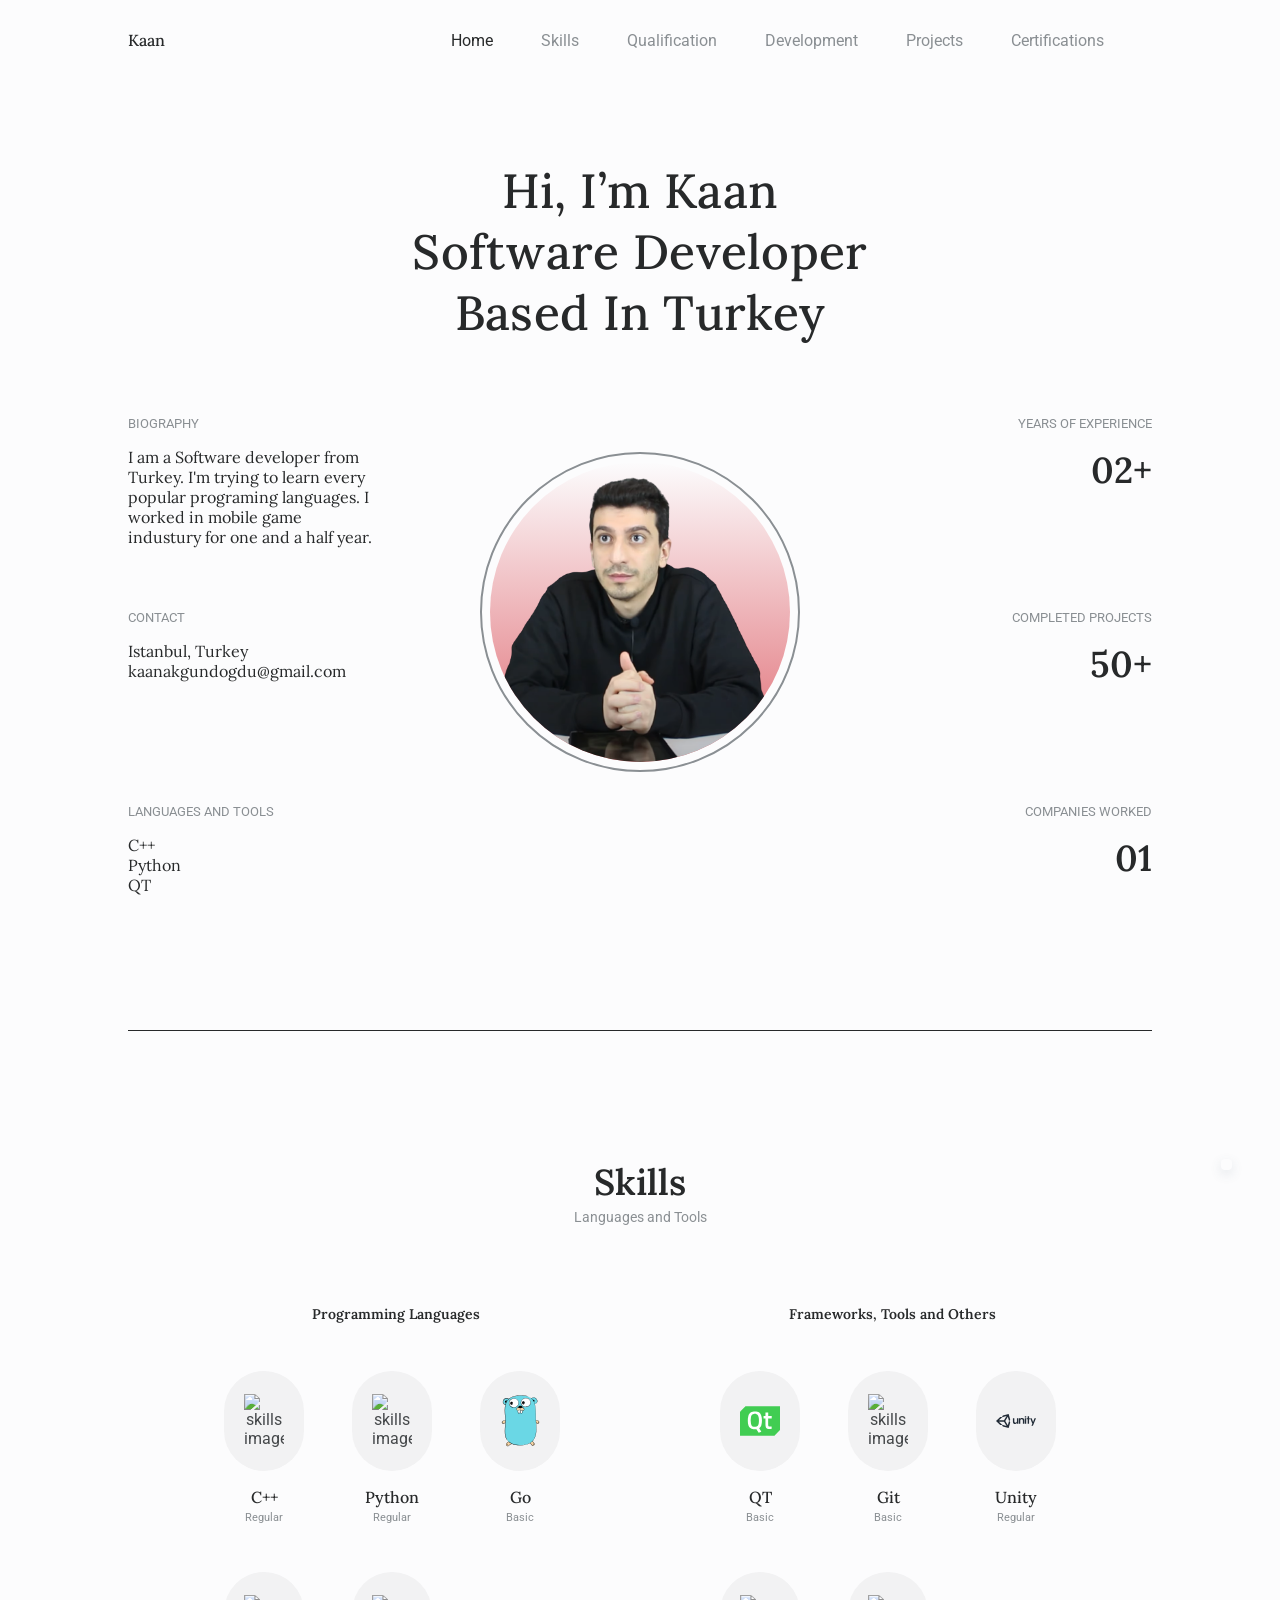
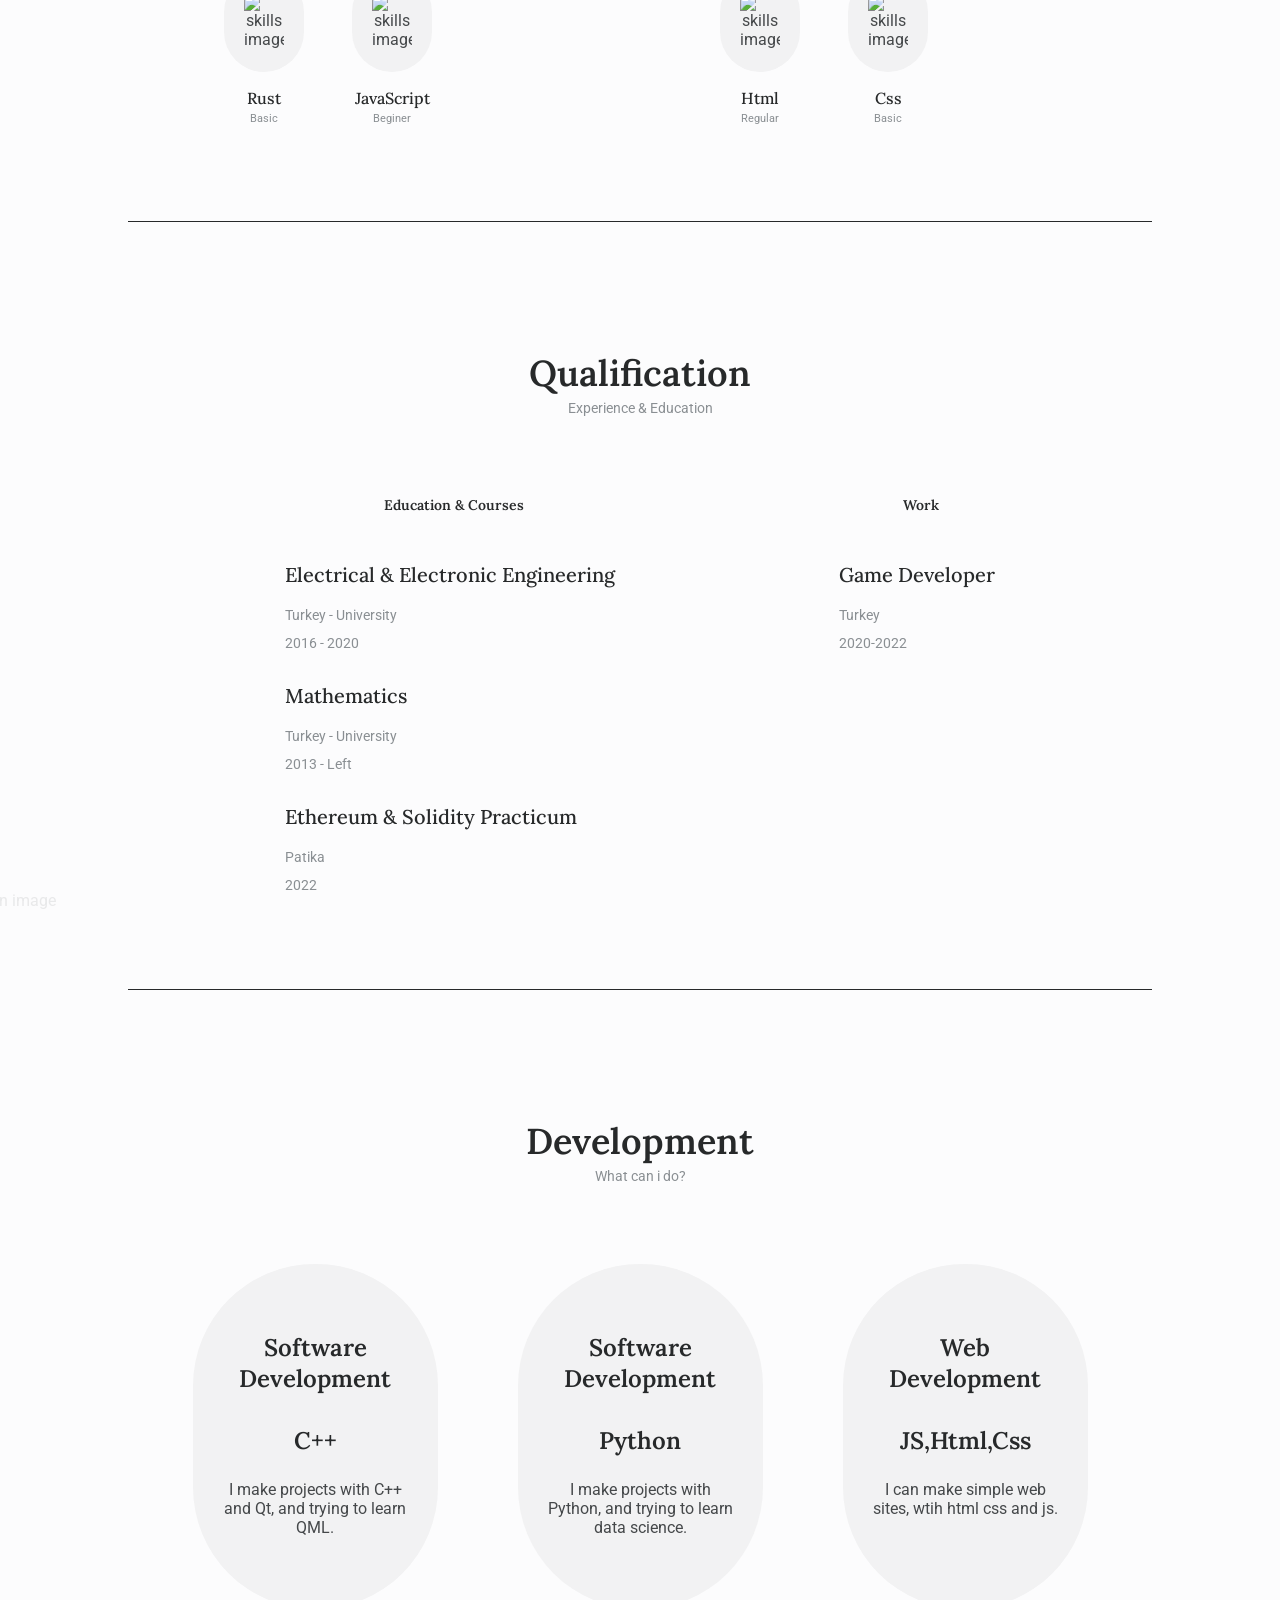
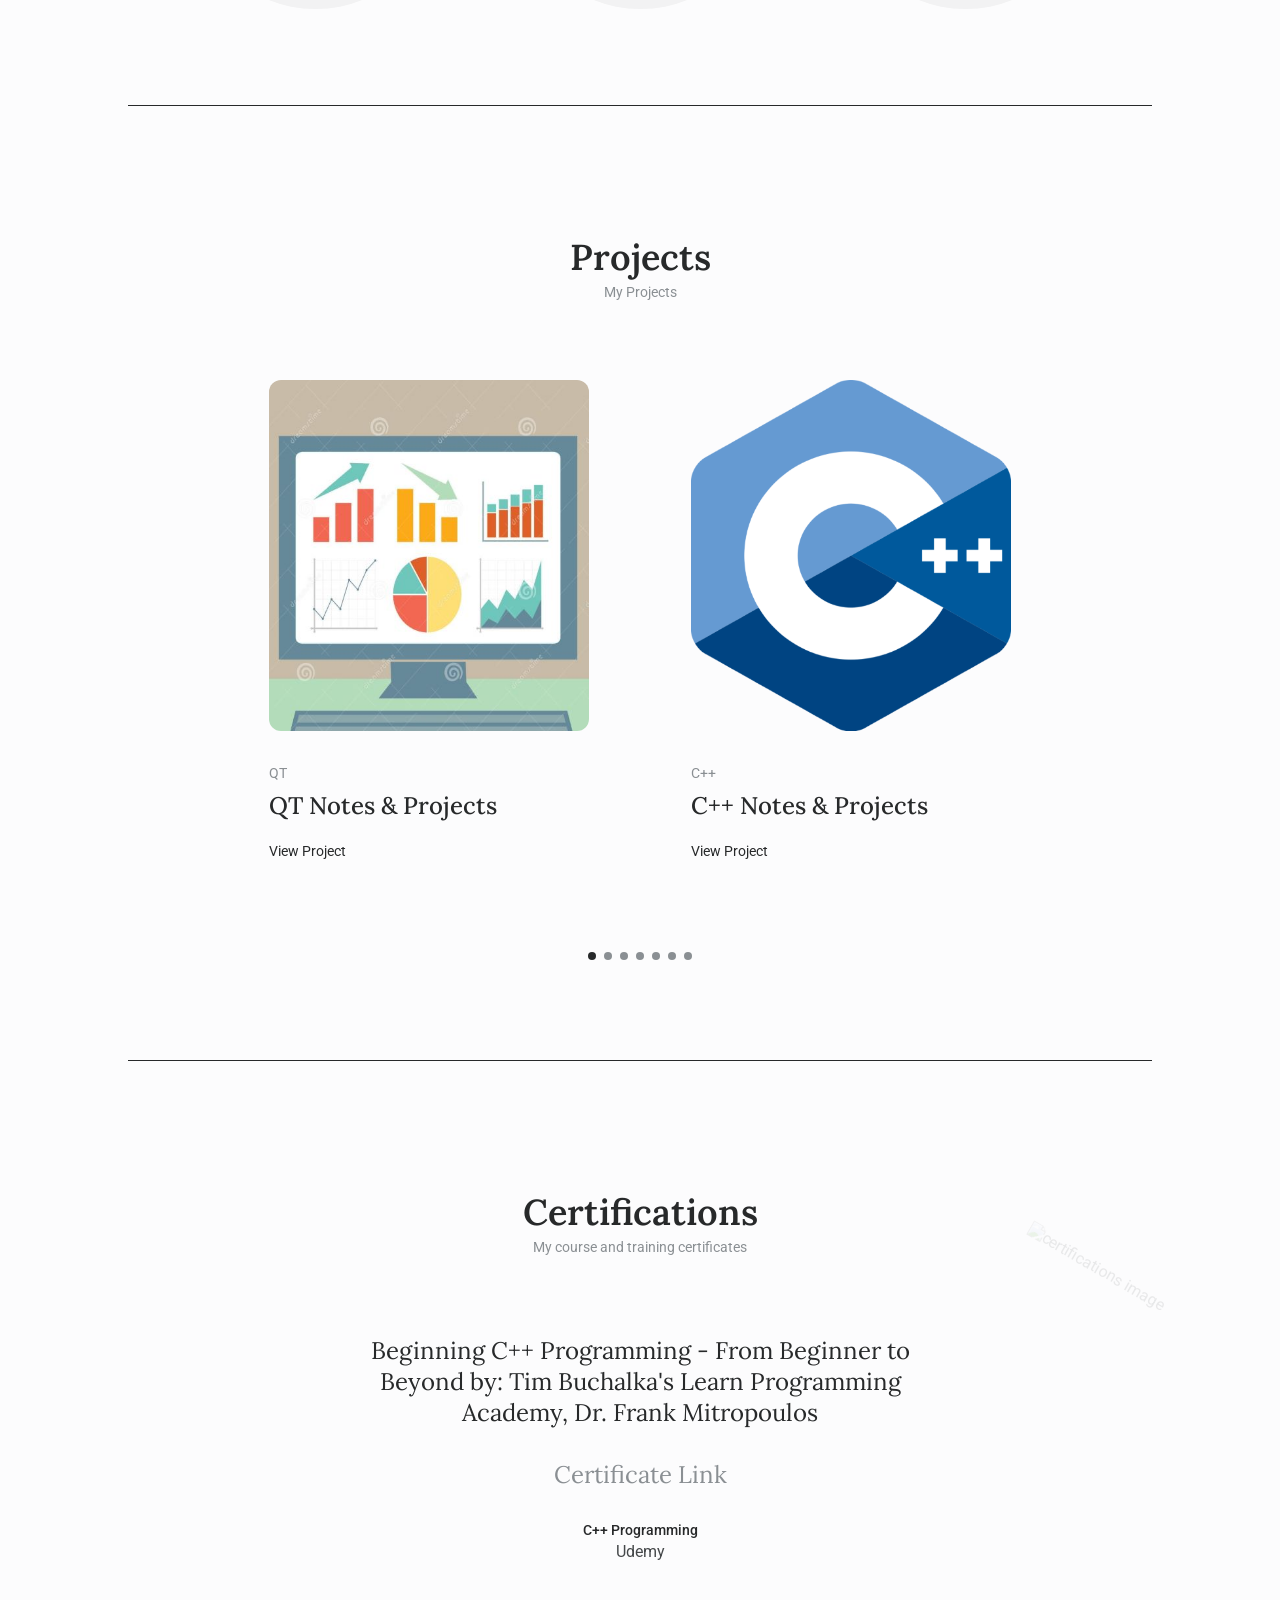
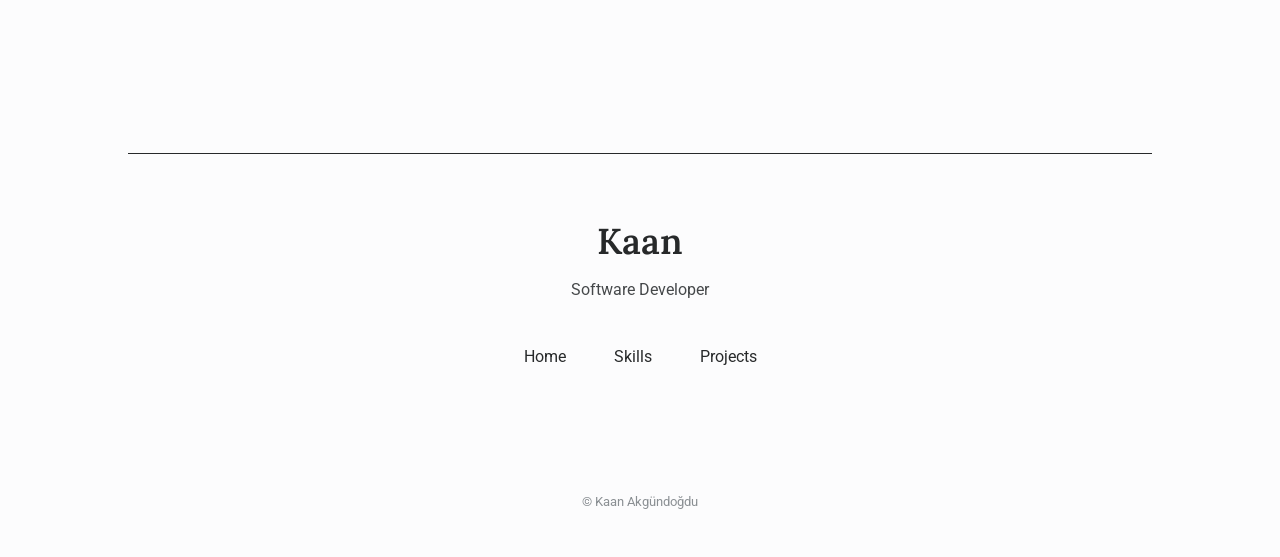
==== index.html @ c8cbcdce "Final changes maded." ====
<!DOCTYPE html>
    <html lang="en">
    <head>
        <meta charset="UTF-8">
        <meta name="viewport" content="width=device-width, initial-scale=1.0">

        <!--=============== FAVICON ===============-->
        <link rel="shortcut icon" href="assets/img/faviconsanji.png" type="image/x-icon">

        <!--=============== REMIXICONS ===============-->
        <link href="https://cdn.jsdelivr.net/npm/remixicon@2.5.0/fonts/remixicon.css" rel="stylesheet">
        
        <!--=============== SWIPER CSS ===============-->
        <link rel="stylesheet" href="">
        <link rel="stylesheet" href="https://cdn.jsdelivr.net/npm/swiper@8/swiper-bundle.min.css"/>
      
        
        <!--=============== CSS ===============-->
        <link rel="stylesheet" href="assets/css/styles.css">

        <title>Kaan Akgundogdu</title>
    </head>
    <body>
        <!--==================== HEADER ====================-->
        <header class="header" id="header">
            <nav class="nav container">
                <a href="#" class="nav__logo">
                    Kaan
                </a>

                <div class="nav__menu" id="nav-menu">
                    <ul class="nav__list grid">
                        <li class="nav__item">
                            <a href="#home" class="nav__link active-link">
                                <i class="ri-home-5-line"></i> Home
                            </a>
                        </li>

                        <li class="nav__item">
                            <a href="#skills" class="nav__link ">
                                <i class="ri-trophy-line"></i> Skills
                            </a>
                        </li>

                        <li class="nav__item">
                            <a href="#qualification" class="nav__link">
                                <i class="ri-book-open-line"></i> Qualification
                            </a>
                        </li>

                        <li class="nav__item">
                            <a href="#services" class="nav__link">
                                <i class="ri-briefcase-line"></i> Development
                            </a>
                        </li>

                        <li class="nav__item">
                            <a href="#projects" class="nav__link">
                                <i class="ri-image-line"></i> Projects
                            </a>
                        </li>

                        <li class="nav__item">
                            <a href="#certifications" class="nav__link">
                                <i class="ri-file-paper-2-line"></i> Certifications
                            </a>
                        </li>
                    </ul>
                    <!-- Close button -->
                    <div class="nav__close" id="nav-close">
                        <i class="ri-close-line"></i>
                    </div>
                </div>
                <div class="nav__buttons">
                    <!-- theme change button -->
                    <i class="ri-moon-line  change-theme" id="theme-button"></i>

                    <!-- toggle button -->
                    <div class="nav__toggle" id="nav-toggle">
                        <i class="ri-menu-4-line"></i>
                    </div>

                </div>
            </nav>
        </header>

        <!--==================== MAIN ====================-->
        <main class="main">
            <!--==================== HOME ====================-->
            <section class="home section" id="home">
                <div class="home__container container grid section__border">
                    <div class="home__data grid">
                        <h1 class="home__title">
                            Hi, I’m Kaan <br>
                            Software Developer <br>
                            Based In Turkey <br>
                        </h1>
                        <div class="home__blob grid">
                            <div class="home__perfil">
                                <img src="assets/img/me.png" alt="home profil">
                            </div>
                            <!-- <img src="assets/img/shape-wawes.svg" alt="" class="home__shape-wawes">
                            <img src="assets/img/shape-circle.svg" alt="" class="home__shape-circle"> -->
                        </div>
                        <ul class="home__social">
                            <a href="https://www.linkedin.com/in/kaanakgundogdu/" target="_blank" class="home__social-link">
                                <i class="ri-linkedin-box-line"></i>
                            </a>

                            <a href="https://github.com/kaanakgundogdu" target="_blank" class="home__social-link">
                                <i class="ri-github-line"></i>
                            </a>

                            <a href="https://kaanakgundogdu.deno.dev/" target="_blank" class="home__social-link">
                                <i class="ri-links-line"></i>
                            </a>
                        </ul>
                    </div>
                    <!--==================== HOME INFO 1 ====================-->
                    <div class="home__info">
                        <div>
                            <h3 class="home__info-title">
                                BIOGRAPHY
                            </h3>
                            <p class="home__info-description">
                                I am a Software developer from Turkey.
                                I'm trying to learn every popular programing languages.
                                I worked in mobile game industury for one and a half year. 
                            </p>
                        </div>
                        <div>
                            <h3 class="home__info-title">
                                CONTACT
                            </h3>
                            <p class="home__info-description">
                                Istanbul, Turkey <br>
                                kaanakgundogdu@gmail.com <br>
                            </p>
                        </div>
                        <div>
                            <h3 class="home__info-title">
                                LANGUAGES AND TOOLS
                            </h3>
                            <p class="home__info-description">
                                C++ <br>
                                Python <br>
                                QT <br>
                            </p>
                        </div>
                    </div>
                    <!--==================== HOME INFO 2 ====================-->
                    <div class="home__info">
                        <div>
                            <h3 class="home__info-title">
                                YEARS OF EXPERIENCE
                            </h3>
                            <p class="home__info-number">
                                02+
                            </p>
                        </div>

                        <div>
                            <h3 class="home__info-title">
                                COMPLETED PROJECTS
                            </h3>
                            <p class="home__info-number">
                                50+
                            </p>
                        </div>

                        <div>
                            <h3 class="home__info-title">
                                COMPANIES WORKED
                            </h3>
                            <p class="home__info-number">
                                01
                            </p>
                        </div>
                    </div>

                </div>
            </section>

            <!--==================== SKILLS ====================-->
            <section class="skills section" id="skills">
                <h2 class="section__title">
                    Skills
                </h2>
                <span class="section__subtitle">
                    Languages and Tools
                </span>
                
                <div class="skills__container container grid section__border">
                    <!--==================== SKILLS 1 ====================-->
                    <div class="skills__content">
                        <h3 class="skills__title">
                            <i class="ri-braces-line"></i> Programming Languages
                        </h3>

                        <div class="skills__info">
                            <div class="skills__data">
                                <div class="skills__blob">
                                    <img src="assets/img/c.svg" alt="skills image">
                                </div>
                                <h3 class="skills__name">
                                    C++
                                </h3>
                                <span class="skills__subtitle">
                                    Regular
                                </span>
                            </div>

                            <div class="skills__data">
                                <div class="skills__blob">
                                    <img src="assets/img/python-5.svg" alt="skills image">
                                </div>
                                <h3 class="skills__name">
                                    Python
                                </h3>
                                <span class="skills__subtitle">
                                    Regular
                                </span>
                            </div>

                            <div class="skills__data">
                                <div class="skills__blob">
                                    <img src="assets/img/go-8.svg" alt="skills image">
                                </div>
                                <h3 class="skills__name">
                                    Go
                                </h3>
                                <span class="skills__subtitle">
                                    Basic
                                </span>
                            </div>

                            <div class="skills__data">
                                <div class="skills__blob">
                                    <img class="unity" src="assets/img/rust.svg" alt="skills image">
                                </div>
                                <h3 class="skills__name">
                                    Rust
                                </h3>
                                <span class="skills__subtitle">
                                    Basic
                                </span>
                            </div>

                            <div class="skills__data">
                                <div class="skills__blob">
                                    <img src="assets/img/logo-javascript.svg" alt="skills image">
                                </div>
                                <h3 class="skills__name">
                                    JavaScript
                                </h3>
                                <span class="skills__subtitle">
                                    Beginer
                                </span>
                            </div>
                        </div>
                    </div>
                    <!--==================== SKILLS 2 ====================-->
                    <div class="skills__content">
                        <h3 class="skills__title">
                            <i class="ri-pantone-line"></i> Frameworks, Tools and Others
                        </h3>
                        <div class="skills__info">
                            <div class="skills__data">
                                <div class="skills__blob">
                                    <img src="assets/img/qt-1.svg" alt="skills image">
                                </div>
                                <h3 class="skills__name">
                                    QT
                                </h3>
                                <span class="skills__subtitle">
                                    Basic
                                </span>
                            </div>
                            <div class="skills__data">
                                <div class="skills__blob">
                                    <img src="assets/img/git-icon.svg" alt="skills image">
                                </div>
                                <h3 class="skills__name">
                                    Git
                                </h3>
                                <span class="skills__subtitle">
                                    Basic
                                </span>
                            </div>

                            <div class="skills__data">
                                <div class="skills__blob">
                                    <img class="unity" src="assets/img/unity-technologies-logo.svg" alt="skills image">
                                </div>
                                <h3 class="skills__name">
                                    Unity
                                </h3>
                                <span class="skills__subtitle">
                                    Regular
                                </span>
                            </div>

                            <div class="skills__data">
                                <div class="skills__blob">
                                    <img src="assets/img/html-1.svg" alt="skills image">
                                </div>
                                <h3 class="skills__name">
                                    Html
                                </h3>
                                <span class="skills__subtitle">
                                    Regular
                                </span>
                            </div>

                            <div class="skills__data">
                                <div class="skills__blob">
                                    <img src="assets/img/css-3.svg" alt="skills image">
                                </div>
                                <h3 class="skills__name">
                                    Css
                                </h3>
                                <span class="skills__subtitle">
                                    Basic
                                </span>
                            </div>
                        </div>
                    </div>
                </div>
            </section>

            <!--==================== QUALIFICATION ====================-->
            <section class="qualification section" id="qualification">
                <h2 class="section__title">
                    Qualification
                </h2>
                <span class="section__subtitle">Experience & Education</span>
                <div class="qualification__container container grid section__border">
                    <!--==================== QUALIFICATION 1 ====================-->
                    <div class="qualification__content">
                        <h3 class="qualification__title">
                            <i class="ri-pencil-ruler-2-line"></i> Education & Courses
                        </h3>
                        <div class="qualification__info">
                            <div>
                                <h3 class="qualification__name">
                                    Electrical & Electronic Engineering
                                </h3>
                                <span class="qualification__country">
                                    Turkey - University
                                </span>
                                <span class="qualification__year">
                                    2016 - 2020
                                </span>
                            </div>

                            <div>
                                <h3 class="qualification__name">
                                    Mathematics
                                </h3>
                                <span class="qualification__country">
                                    Turkey - University
                                </span>
                                <span class="qualification__year">
                                    2013 - Left
                                </span>
                            </div>
                            <!-- <div>
                                <h3 class="qualification__name">
                                    C++ programing
                                </h3>
                                <span class="qualification__country">
                                    <a class="qualification__country" href="https://www.udemy.com/certificate/UC-58f62d55-ab95-4376-907f-d1b36a943e72/">Udemy</a>
                                </span>
                                <span class="qualification__year">
                                    2022
                                </span>
                            </div> -->

                            <div>
                                <h3 class="qualification__name">
                                    Ethereum & Solidity Practicum
                                </h3>
                                <span class="qualification__country">
                                    <a class="qualification__country" href="https://verified.cv/en/verify/84109799547614">Patika</a>
                                </span>
                                <span class="qualification__year">
                                    2022
                                </span>
                            </div>
                        </div>
                    </div>

                    <!--==================== QUALIFICATION 2 ====================-->
                    <div class="qualification__content">
                        <h3 class="qualification__title">
                            <i class="ri-building-line"></i> Work
                        </h3>
                        <div class="qualification__info">
                            <div>
                                <h3 class="qualification__name">
                                    Game Developer
                                </h3>
                                <span class="qualification__country">
                                    Turkey
                                </span>
                                <span class="qualification__year">
                                    2020-2022
                                </span>
                            </div>

                            <!-- <div>
                                <h3 class="qualification__name">
                                    Game Developer
                                </h3>
                                <span class="qualification__country">
                                    Turkey
                                </span>
                                <span class="qualification__year">
                                    2020-2022
                                </span>
                            </div> -->

                            <!-- <div>
                                <h3 class="qualification__name">
                                    Game Developer
                                </h3>
                                <span class="qualification__country">
                                    Turkey
                                </span>
                                <span class="qualification__year">
                                    2020-2022
                                </span>
                            </div> -->

                        </div>
                    </div>
                </div>
                <img src="assets/img/shape-circle.svg" alt="qualification image" class="qualification__img">
            </section>

            <!--==================== SERVICES ====================-->
            <section class="services section" id="services">
                <h2 class="section__title">Development</h2>
                <span class="section__subtitle">What can i do?</span>

                <div class="services__container container grid section__border">
                    <div class="services__card">
                        <i class="ri-layout-4-line"></i>

                        <h2 class="services__title">
                            Software Development<br><br>
                            C++
                        </h2>
                        <p class="services_description">
                            I make projects with C++ and Qt,
                            and trying to learn QML.
                        </p>

                        <div class="services__border">

                        </div>
                    </div>

                    <div class="services__card">
                        <i class="ri-code-line"></i>

                        <h2 class="services__title">
                            Software Development<br><br>
                            Python
                        </h2>
                        <p class="services_description">
                            I make projects with Python,
                            and trying to learn data science.
                        </p>
                        
                        <div class="services__border">

                        </div>
                    </div>

                    <div class="services__card">
                        <i class="ri-quill-pen-line"></i>

                        <h2 class="services__title">
                            Web Development<br><br>
                            JS,Html,Css
                        </h2>
                        <p class="services_description">
                            I can make simple web sites,
                            wtih html css and js.
                        </p>
                        
                        <div class="services__border">

                        </div>
                    </div>
                </div>

            </section>

            <!--==================== PROJECTS ====================-->
            <section class="projects section" id="projects">
                <h2 class="section__title">Projects</h2>
                <span class="section__subtitle">My Projects</span>

                <div class="container section__border">
                    <div class="projects__container swiper">
                        <div class="swiper-wrapper">
                            <!--==================== PROJECTS 0 ====================-->
                            <div class="projects__content swiper-slide">
                                <img src="assets/img/langimgs/gg.jpg" alt="projects image" class="projects__img">

                                <div>
                                    <span class="projects__subtitle">QT</span>
                                    <h1 class="projects__title">QT Notes & Projects</h1>
                                    <a href="https://github.com/kaanakgundogdu/QT-Notes" class="projects__button">
                                        View Project <i class="ri-arrow-right-line"></i>
                                    </a>
                                </div>

                            </div>
                            <!--==================== PROJECTS 01 ====================-->
                            <div class="projects__content swiper-slide">
                                <img src="assets/img/langimgs/c++.png" alt="projects image" class="projects__img">

                                <div>
                                    <span class="projects__subtitle">C++</span>
                                    <h1 class="projects__title">C++ Notes & Projects</h1>
                                    <a href="https://github.com/kaanakgundogdu/cpp-notes" class="projects__button">
                                        View Project <i class="ri-arrow-right-line"></i>
                                    </a>
                                </div>

                            </div>
                            <!--==================== PROJECTS 1 ====================-->
                            <div class="projects__content swiper-slide">
                                <img src="assets/img/langimgs/python.png" alt="projects image" class="projects__img">

                                <div>
                                    <span class="projects__subtitle">Python</span>
                                    <h1 class="projects__title">Screen Recorder</h1>
                                    <a href="https://github.com/kaanakgundogdu/Python-Screen-Recorder" class="projects__button">
                                        View Project <i class="ri-arrow-right-line"></i>
                                    </a>
                                </div>

                            </div>
                            <!--==================== PROJECTS 2 ====================-->
                            <div class="projects__content swiper-slide">
                                <img src="assets/img/langimgs/gg.jpg" alt="projects image" class="projects__img">

                                <div>
                                    <span class="projects__subtitle">Solidity</span>
                                    <h1 class="projects__title">Decentralized Staking App</h1>
                                    <a href="https://github.com/kaanakgundogdu/Decentralized-Staking-App-Staker" class="projects__button">
                                        View Project <i class="ri-arrow-right-line"></i>
                                    </a>
                                </div>

                            </div>
                            <!--==================== PROJECTS 3 ====================-->
                            <div class="projects__content swiper-slide">
                                <img src="assets/img/langimgs/python.png" alt="projects image" class="projects__img">

                                <div>
                                    <span class="projects__subtitle">Python</span>
                                    <h1 class="projects__title">Password Manager App</h1>
                                    <a href="https://github.com/kaanakgundogdu/password-manager-python" class="projects__button">
                                        View Project <i class="ri-arrow-right-line"></i>
                                    </a>
                                </div>

                            </div>
                            <!--==================== PROJECTS 4 ====================-->
                            <div class="projects__content swiper-slide">
                                <img src="assets/img/langimgs/python.png" alt="projects image" class="projects__img">

                                <div>
                                    <span class="projects__subtitle">Python</span>
                                    <h1 class="projects__title">Anime Recommender</h1>
                                    <a href="https://github.com/kaanakgundogdu/telegram_anime_recommender_bot" class="projects__button">
                                        View Project <i class="ri-arrow-right-line"></i>
                                    </a>
                                </div>

                            </div>
                            <!--==================== PROJECTS 5 ====================-->
                            <div class="projects__content swiper-slide">
                                <img src="assets/img/langimgs/c.png" alt="projects image" class="projects__img">

                                <div>
                                    <span class="projects__subtitle">C</span>
                                    <h1 class="projects__title">3 Axis Accelerometer With Pic</h1>
                                    <a href="https://github.com/kaanakgundogdu/adxl345-pic18f4550" class="projects__button">
                                        View Project <i class="ri-arrow-right-line"></i>
                                    </a>
                                </div>

                            </div>

                        </div>
                        <!-- swiper buttons -->
                        <div class="swiper-button-next">
                            <i class="ri-arrow-right-s-line"></i>
                        </div>

                        <div class="swiper-button-prev">
                            <i class="ri-arrow-left-s-line"></i>
                        </div>

                        <!-- swiper pagination -->
                        <div class="swiper-pagination"></div>
                    </div>
                </div>

            </section>

            <!--==================== Certifications ====================-->
            <section class="certifications section" id="certifications">
                <h2 class="section__title">Certifications</h2>
                <span class="section__subtitle">My course and training certificates</span>
                
                <div class="container section__border">
                    <div class="certifications__container swiper">
                        <div class="swiper-wrapper">
                            <!--==================== Certifications 1====================-->
                            <div class="certifications__content swiper-slide">
                                <p class="certifications__description">
                                    Beginning C++ Programming - From Beginner to Beyond
                                    by: Tim Buchalka's Learn Programming Academy, Dr. Frank Mitropoulos
                                    <br><br>
                                    <a href="https://www.udemy.com/certificate/UC-58f62d55-ab95-4376-907f-d1b36a943e72/"
                                    class="certifications__description certifications__link"> Certificate Link</a>
                                </p>
                                <div>
                                    <h3 class="certifications__name">C++ Programming</h3>
                                    <span class="certification__subtitle">Udemy</span>
                                </div>
                            </div>

                            <!--==================== Certifications 2====================-->
                            <div class="certifications__content swiper-slide">
                                <p class="certifications__description">
                                    Data Structures & Algorithms - Python
                                    by: Scott Barrett
                                    <br><br>
                                    <a href="https://www.udemy.com/certificate/UC-4fd2d035-c790-4a15-9216-bb12ebb7e799/"
                                    class="certifications__description certifications__link"> Certificate Link</a>
                                </p>
                                <div>
                                    <h3 class="certifications__name">Python</h3>
                                    <span class="certification__subtitle">Udemy</span>
                                </div>
                            </div>

                            <!--==================== Certifications 3====================-->
                            <div class="certifications__content swiper-slide">
                                <p class="certifications__description">
                                    Computer Science 101: Master the Theory Behind Programming
                                    by: Kurt Anderson
                                    <br><br>
                                    <a href="https://www.udemy.com/certificate/UC-2ea2e044-51ef-4c95-a094-c79a898f0c80/"
                                    class="certifications__description certifications__link"> Certificate Link</a>
                                </p>
                                <div>
                                    <h3 class="certifications__name">Computer Science</h3>
                                    <span class="certification__subtitle">Udemy</span>
                                </div>
                            </div>
                            
                            <!--==================== Certifications 4====================-->
                            <div class="certifications__content swiper-slide">
                                <p class="certifications__description">
                                    Go: The Complete Developer's Guide (Golang)
                                    by: Stephen Grider
                                    <br><br>
                                    <a href="https://www.udemy.com/certificate/UC-4acf5469-90d6-4104-a8a3-8cd445ce7faa/"
                                    class="certifications__description certifications__link"> Certificate Link</a>
                                </p>
                                <div>
                                    <h3 class="certifications__name">Go Programming</h3>
                                    <span class="certification__subtitle">Udemy</span>
                                </div>
                            </div>
                        </div>
                        <!-- swiper arrows -->
                        <div class="swiper-button-next">
                            <i class="ri-arrow-right-s-line"></i>
                        </div>
                        <div class="swiper-button-prev">
                            <i class="ri-arrow-left-s-line"></i>
                        </div>
                    </div>
                </div>
                
                <img src="assets/img/shape-wawes.svg" alt="certifications image" class="certifications__img">

            </section>

            <!--==================== CONTACT ====================-->
            <!-- <section class="contact section" id="contact">
                <h2 class="section__title">Contact Me</h2>
                <span class="section__subtitle">Get in touch</span>
                <div class="contact__container container grid section__border">
                    <div class="contact__content">
                        <h3 class="contact__title">
                            <i class="ri-chat-3-line"> Talk to me</i>
                        </h3>
                        <div class="contact__info">
                            <div class="contact__data">
                                <span class="contact__data-title">Email</span>
                                <span class="contact__data-info">kaanakgundogdu@gmail.com</span>
                            </div>

                            <div class="contact__data">
                                <span class="contact__data-title">Whatsapp</span>
                                <span class="contact__data-info">00000000000000</span>
                                <a href="#" target="_blank" class="contact__button">
                                    Write Me <i class="ri-arrow-right-line"></i>
                                </a>
                            </div>

                            <div class="contact__data">
                                <span class="contact__data-title">Messenger</span>
                                <span class="contact__data-info">@kaanakgundogdu</span>
                                <a href="#" target="_blank" class="contact__button">
                                    Write Me <i class="ri-arrow-right-line"></i>
                                </a>
                            </div>
                        </div>
                    </div>

                    <div class="contact__content">
                        <h3 class="contact__title">
                            <i class="ri-send-plane-line"></i> Write me your project
                        </h3>
                        <form action="" class="contact__form" id="contact-form">
                            <div class="contact__form-div">
                                <label for="" class="contact__form-tag">Name</label>
                                <input type="text" name="user_name" required placeholder="Write your name" class="contact__form-input" id="contact-name">
                            </div>

                            <div class="contact__form-div">
                                <label for="" class="contact__form-tag">Mail</label>
                                <input type="email" name="user_email" required placeholder="Write your mail" class="contact__form-input" id="contact-email">
                            </div>

                            <div class="contact__form-div contact__form-area">
                                <label for="" class="contact__form-tag">Project</label>
                                <textarea name="user_project" placeholder="Write your project" id="contact-project"  class="contact__form-input"></textarea>
                            </div>

                            <p class="contact__message" id="contact-message"></p>
                            
                            <button type="submit" class="contact__button">
                                Submit <i class="ri-arrow-right-up-line"></i>
                            </button>

                        </form>
                    </div>
                </div>
            </section> -->

        </main>

        <!--==================== FOOTER ====================-->
        <footer class="footer">
            <div class="footer__container container">
                <h1 class="footer__title">Kaan</h1>
                <p>Software Developer</p>

                <ul class="footer__list">
                    <li>
                        <a href="#home" class="footer__link">Home</a>
                    </li>

                    <li>
                        <a href="#skills" class="footer__link">Skills</a>
                    </li>

                    <li>
                        <a href="#projects" class="footer__link">Projects</a>
                    </li>
                </ul>

                <ul class="footer__social">
                    <a href="https://www.linkedin.com/in/kaanakgundogdu/" target="_blank" class="footer__social-link">
                        <i class="ri-linkedin-box-line"></i>
                    </a>

                    <a href="https://github.com/kaanakgundogdu" target="_blank" class="footer__social-link">
                        <i class="ri-github-line"></i>
                    </a>

                    <a href="https://kaanakgundogdu.deno.dev/" target="_blank" class="footer__social-link">
                        <i class="ri-user-line"></i>
                    </a>
                </ul>

                <span class="footer__copy">
                    &#169 Kaan Akgündoğdu
                </span>
            </div>
        </footer>


        <!--========== SCROLL UP ==========-->
        <a href="#" class="scrollup" id="scroll-up">
            <i class="ri-arrow-up-line"></i>
        </a>

        <!--=============== SCROLLREVEAL ===============-->
        <script src="assets/js/scrollreveal.min.js"></script>

        <!--=============== SWIPER JS ===============-->
        <script src=""></script>
        <script src="https://cdn.jsdelivr.net/npm/swiper@8/swiper-bundle.min.js"></script>
        
        <!--=============== EMAIL JS ===============-->
        
        <script type="text/javascript" src="https://cdn.jsdelivr.net/npm/@emailjs/browser@3/dist/email.min.js"></script>

        <!--=============== MAIN JS ===============-->
        <script src="assets/js/main.js"></script>
    </body>
</html>
---- assets/css/styles.css ----
/*=============== GOOGLE FONTS ===============*/
@import url("https://fonts.googleapis.com/css2?family=Lora:wght@400;500;600&family=Roboto:wght@400;500&display=swap");

/*=============== VARIABLES CSS ===============*/
:root {
  --header-height: 3.5rem;

  /*========== Colors ==========*/
  /*Color mode HSL(hue, saturation, lightness)*/
  --first-color: hsl(207, 65%, 65%);
  --title-color: hsl(207, 4%, 16%);
  --text-color: hsl(207, 4%, 28%);
  --text-color-light: hsl(207, 4%, 56%);
  --body-color: hsl(207, 4%, 99%);
  --container-color: hsl(207, 4%, 95%);

  /* Change the first number */
  /* Blue: 207 - Purple: 250 - Pink: 356 - Teal: 174 */
  --gradient-color: linear-gradient(180deg,
      hsla(356, 48%, 72%, 0),
      hsla(356, 65%, 65%, 1));

  /*========== Font and typography ==========*/
  /*.5rem = 8px | 1rem = 16px ...*/
  --body-font: 'Roboto', sans-serif;
  --title-font: 'Lora', serif;
  --biggest-font-size: 1.5rem;
  --h1-font-size: 1.5rem;
  --h2-font-size: 1.25rem;
  --h3-font-size: 1rem;
  --normal-font-size: .938rem;
  --small-font-size: .813rem;
  --smaller-font-size: .75rem;
  --tiny-font-size: .625rem;

  /*========== Font weight ==========*/
  --font-medium: 500;
  --font-semi-bold: 600;

  /*========== z index ==========*/
  --z-normal: 1;
  --z-tooltip: 10;
  --z-fixed: 100;
}

/* Responsive typography */
@media screen and (min-width: 1024px) {
  :root {
    --biggest-font-size: 3rem;
    --h1-font-size: 2.25rem;
    --h2-font-size: 1.5rem;
    --h3-font-size: 1.25rem;
    --normal-font-size: 1rem;
    --small-font-size: .875rem;
    --smaller-font-size: .813rem;
    --tiny-font-size: .688rem;
  }
}

/*=============== BASE ===============*/
* {
  box-sizing: border-box;
  padding: 0;
  margin: 0;
}

html {
  scroll-behavior: smooth;
}

body {
  font-family: var(--body-font);
  font-size: var(--normal-font-size);
  background-color: var(--body-color);
  color: var(--text-color);
  transition: background .4s;
  /* for dark mode animation */
}

h1,
h2,
h3 {
  color: var(--title-color);
  font-family: var(--title-font);
  font-weight: var(--font-medium);
}

ul {
  list-style: none;
}

a {
  text-decoration: none;
}

img {
  max-width: 100%;
  height: auto;
}

/*=============== THEME ===============*/
.nav__buttons {
  display: flex;
  align-items: center;
  column-gap: 1.5rem;
}

.change-theme {
  font-size: 1.25rem;
  color: var(--title-color);
  cursor: pointer;
  transition: color .3s;
}


/*========== Variables Dark theme ==========*/
body.dark-theme {
  --title-color: hsl(207, 4%, 95%);
  --text-color: hsl(207, 4%, 65%);
  --body-color: hsl(207, 4%, 10%);
  --container-color: hsl(207, 4%, 12%);
}

/*========== 
    Color changes in some parts of 
    the website, in light theme
==========*/

.dark-theme .nav,
.dark-theme .nav__menu,
.dark-theme .scrollup {
  background-color: var(--container-color);
  box-shadow: 0 4px 20px hsla(207, 24%, 8%, .4);
}

.dark-theme .home__shape-wawes,
.dark-theme .home__shape-circle,
.dark-theme .qualification__img,
.dark-theme .certifications__img {
  filter: invert(1);
}
.dark-theme .unity{
  background-color:white;
}

.dark-theme .home__social-link {
  color: var(--title-color);
}

.dark-theme .section__border {
  border-bottom: 1px solid hsl(207, 4%, 32%);
}


.dark-theme::-webkit-scrollbar {
  background-color: hsl(207, 4%, 15%);
}

.dark-theme::-webkit-scrollbar-thumb {
  background-color: hsl(207, 4%, 25%);
}

.dark-theme::-webkit-scrollbar-thumb:hover {
  background-color: hsl(207, 4%, 35%);
}

/*=============== REUSABLE CSS CLASSES ===============*/
.container {
  max-width: 1024px;
  margin-inline: 1.5rem;
}

.grid {
  display: grid;
  gap: 1.5rem;
}

.section {
  padding-block: 2.5rem;
}

.section__border {
  border-bottom: 1px solid var(--title-color);
  padding-bottom: 3.5rem;
}

.section__title,
.section__subtitle {
  text-align: center;
}

.section__title {
  font-size: var(--h1-font-size);
  font-weight: var(--font-semi-bold);
  margin-bottom: .25rem;
}

.section__subtitle {
  display: block;
  font-size: var(--small-font-size);
  color: var(--text-color-light);
  margin-bottom: 3rem;
}

.main {
  overflow: hidden;
  /* For animation */
}

/*=============== HEADER & NAV ===============*/
.header {
  width: 100%;
  position: fixed;
  bottom: 2rem;
  left: 0;
  z-index: var(--z-fixed);
}

.nav {
  height: calc(var(--header-height) + .5rem);
  display: flex;
  justify-content: space-between;
  align-items: center;
  background-color: var(--body-color);
  box-shadow: 0 4px 20px hsla(207, 24%, 35%, .1);
  padding-inline: 1.5rem;
  border-radius: 3rem;
  transition: background .4s;
  /* for dark mode animation */
}

.nav__logo,
.nav__toggle,
.nav__close {
  color: var(--title-color);
}

.nav__logo {
  font-family: var(--title-font);
  font-weight: var(--font-medium);
}

.nav__toggle {
  display: flex;
  font-size: 1.25rem;
  cursor: pointer;
}

@media screen and (max-width: 1023px) {
  .nav__menu {
    position: fixed;
    width: 88%;
    left: 0;
    right: 0;
    bottom: -60%;
    /*2rem;*/
    margin: 0 auto;
    background-color: var(--body-color);
    box-shadow: 0 4px 20px hsla(207, 24%, 35%, .1);
    padding: 2rem 1.5rem 5rem;
    border-radius: 2rem;
    transition: bottom .3s;
  }
}

.nav__list {
  grid-template-columns: repeat(3, max-content);
  justify-content: center;
  gap: 2rem 3rem;
}

.nav__link {
  display: flex;
  flex-direction: column;
  align-items: center;
  row-gap: .25rem;
  font-size: var(--smaller-font-size);
  color: var(--text-color-light);
  transition: color .3s;
}

.nav__link:hover {
  color: var(--title-color);
}

.nav__link i {
  font-size: 1.25rem;
}

.nav__close {
  position: absolute;
  right: 1.5rem;
  bottom: .7rem;
  font-size: 1.5rem;
  cursor: pointer;
}

/* Show menu */
.show-menu {
  bottom: 2rem;
}

/* Active link */
.active-link {
  color: var(--title-color);
}

/*=============== HOME ===============*/
.home__container {
  row-gap: 4rem;
  padding-top: 2rem;
}

.home__data {
  row-gap: 1.5rem;
}

.home__title {
  text-align: center;
  font-size: var(--biggest-font-size);
  letter-spacing: .3px;
  margin-bottom: .5rem;
}

.home__blob {
  position: relative;
  width: 230px;
  height: 230px;
  background-color: var(--body-color);
  border: 2px solid var(--text-color-light);
  justify-self: center;
  border-radius: 10.25rem;
  place-items: center;
  transition: background .4s;
  /* for dark mode animation */
}

.home__perfil {
  width: 200px;
  height: 200px;
  background: var(--gradient-color);
  border-radius: 5.5rem;
  overflow: hidden;
  display: flex;
  justify-content: center;
  align-items: flex-end;
}

.home__perfil img {
  width: 200px;
}

.home__shape-wawes,
.home__shape-circle {
  position: absolute;
  opacity: .1;
}

.home__shape-wawes {
  width: 50px;
  left: -1.5rem;
  top: 5rem;
}

.home__shape-circle {
  width: 150px;
  bottom: -2rem;
  right: -3rem;
  transform: rotate(15deg);
  z-index: -1;
}

.home__social {
  justify-content: center;
  display: flex;
  column-gap: 1.25rem;
}

.home__social-link {
  font-size: 1.25rem;
  color: var(--text-color-light);
  transition: color .3s;
}

.home__social-link:hover {
  color: var(--title-color);
}

.home__info {
  display: grid;
  row-gap: 2rem;
}

.home__info-title {
  font-family: var(--body-font);
  font-size: var(--smaller-font-size);
  font-weight: 400;
  color: var(--text-color-light);
  margin-bottom: 1rem;
}

.home__info-description,
.home__info-number {
  font-family: var(--title-font);
  color: var(--title-color);
}

.home__info-description {
  padding-right: 4rem;
}

.home__info-number {
  font-size: var(--h1-font-size);
  font-weight: var(--font-semi-bold);
}

/*=============== SKILLS ===============*/

.skills__container {
  row-gap: 3.5rem;
}

.skills__title {
  display: flex;
  justify-content: center;
  align-items: center;
  column-gap: .5rem;
  font-size: var(--small-font-size);
  font-weight: var(--font-semi-bold);
  margin-bottom: 2.5rem;
  /* margin-top: 1rem; */
}

.skills__title i {
  font-size: 1rem;
  font-weight: initial;
}

.skills__info,
.skills__data,
.skills__blob {
  display: grid;
}

.skills__info {
  grid-template-columns: repeat(3, 1fr);
  gap: 2.5rem 2rem;
}

.skills__data {
  justify-content: center;
  text-align: center;
}

.skills__blob {
  width: 80px;
  height: 100px;
  background-color: var(--container-color);
  border-radius: 3rem;
  place-items: center;
  margin-bottom: 1rem;
  transition: background .4s;
  /* for dark mode animation */
}

.skills__blob img {
  width: 40px;
}

.skills__name {
  font-size: var(--small-font-size);
  margin-bottom: .25rem;
}

.skills__subtitle {
  font-size: var(--tiny-font-size);
  color: var(--text-color-light);
}


/* Animation skills */

.skills__blob:hover img {
  animation: bounce-skills .6s;
}

@keyframes bounce-skills {
  0% {
    transform: translate(0);
  }

  20% {
    transform: translateY(-6px);
  }

  40% {
    transform: translate(0);
  }

  60% {
    transform: translateY(-3px);
  }

  80% {
    transform: translate(0);
  }

}

/*=============== QUALIFICATION ===============*/

.qualification {
  position: relative;
}

.qualification__container {
  row-gap: 3.5rem;
}

.qualification__title {
  display: flex;
  justify-content: center;
  align-items: center;
  column-gap: .5rem;
  font-size: var(--small-font-size);
  font-weight: var(--font-semi-bold);
  margin-bottom: 2rem;
}

.qualification__title i {
  font-size: 1rem;
  font-weight: initial;
}

.qualification__info {
  display: grid;
  row-gap: 2rem;
}

.qualification__name {
  font-size: var(--normal-font-size);
  margin-bottom: 1.25rem;
}

.qualification__country,
.qualification__year {
  display: block;
  font-size: var(--small-font-size);
  color: var(--text-color-light);
}

.qualification__country {
  margin-bottom: .75rem;
}

.qualification__img {
  width: 150px;
  position: absolute;
  right: -3rem;
  bottom: 12rem;
  transform: rotate(15def);
  opacity: .1;
}

/*=============== SERVICES ===============*/

.services__container {
  row-gap: 2.5rem;
  justify-content: center;
}

.services__card {
  position: relative;
  width: 228px;
  height: 322px;
  background-color: var(--container-color);
  text-align: center;
  padding: 3.5rem 1rem;
  border-radius: 7.25rem;
  transition: background .4s;
  /* for dark mode animation */
}

.services__card i {
  display: block;
  font-size: 2rem;
  color: var(--title-color);
  margin-bottom: .75rem;
  transition: transform .8s;
}

.services__title {
  font-size: var(--h2-font-size);
  font-weight: var(--font-semi-bold);
  margin-bottom: 1.5rem;
}

.services__border {
  width: 248px;
  height: 342px;
  border: 1.8px solid var(--text-color-light);
  border-radius: 7.75rem;
  position: absolute;
  inset: 0;
  left: -10px;
  margin: auto;
  z-index: -1;
  transition: opacity .6s;
  opacity: 0;
}

.services__card:hover i {
  transform: rotateY(360deg);
}

.services__card:hover .services__border {
  opacity: 1;
}

/*=============== PROJECTS ===============*/

.projects__container {
  overflow: initial;
}

.projects__content {
  display: grid;
  justify-content: center;
}

.projects__img {
  width: 250px;
  border-radius: .75rem;
  margin-bottom: 1.25rem;
}

.projects__subtitle {
  font-size: var(--small-font-size);
  color: var(--text-color-light);
}

.projects__title {
  font-size: var(--h2-font-size);
  margin-bottom: 1.25rem;
  margin: .5rem 0 1.25rem;
}

.projects__button {
  display: inline-flex;
  align-items: center;
  column-gap: .5rem;
  color: var(--title-color);
  font-size: var(--small-font-size);
}

.projects__button i {
  font-size: 1rem;
  transition: transform .3s;
}

.projects__button:hover i {
  transform: translateX(.25rem);
}

/* Swiper class */

.projects__container .swiper-button-prev::after,
.projects__container .swiper-button-next::after {
  content: '';
}

.projects__container .swiper-button-prev,
.projects__container .swiper-button-next {
  width: initial;
  height: initial;
  margin: initial;
  font-size: 2.5rem;
  color: var(--title-color);
}

.projects__container .swiper-button-prev {
  left: -1rem;
  top: 4.5rem;
}

.projects__container .swiper-button-next {
  right: -1rem;
  top: 4.5rem;
}

.projects__container .swiper-slide {
  margin-bottom: 4.5rem;
}

.projects__container .swiper-pagination-bullets {
  bottom: 0;
}

.projects__container .swiper-pagination-bullet {
  background-color: var(--text-color-light);
  opacity: initial;
}

.projects__container .swiper-pagination-bullet-active {
  background-color: var(--title-color);
}


/*=============== Certification ===============*/

.certifications {
  position: relative;
}

.certifications__content {
  text-align: center;
}

.certifications__description {
  font-family: var(--title-font);
  color: var(--title-color);
  margin-bottom: 1.5rem;
}

.certifications__link{
  color: var(--text-color-light);
}

.certifications__link:hover{
  color: var(--text-color);
  text-decoration: underline;
}

.certifications__name {
  font-family: var(--body-font);
  font-size: var(--small-font-size);
  margin-bottom: .25rem;
}

.certifications__subtitle {
  font-size: var(--smaller-font-size);
  color: var(--text-color-light);
}

.certifications__img {
  width: 70px;
  transform: rotate(30deg);
  position: absolute;
  top: 5rem;
  right: -1.5rem;
  opacity: .1;
}

/* Swiper class */
.certifications__container .swiper-slide {
  margin-bottom: 4rem;
}

.certifications__container .swiper-button-prev::after,
.certifications__container .swiper-button-next::after {
  content: '';
}

.certifications__container .swiper-button-prev,
.certifications__container .swiper-button-next {
  font-size: 2rem;
  color: var(--title-color);
  width: initial;
  height: initial;
  top: initial;
  bottom: .5rem;
}

.certifications__container .swiper-button-prev {
  left: calc(50% - 3rem);
}

.certifications__container .swiper-button-next {
  right: calc(50% - 3rem);
}

.certifications__container .swiper-button-disabled {
  opacity: initial;
  color: var(--text-color-light);
}


/*=============== CONTACT ===============*/

.contact__container {
  row-gap: 3.5rem;
}

.contact__title {
  display: flex;
  justify-content: center;
  align-items: center;
  column-gap: .5rem;
  font-size: var(--small-font-size);
  font-weight: var(--font-semi-bold);
  margin-bottom: 2.5rem;
}

.contact__title i {
  font-size: 1rem;
  font-weight: initial;
}

.contact__info,
.contact__data,
.contact__form {
  display: grid;
}

.contact__info {
  row-gap: 2rem;
}

.contact__data {
  row-gap: .75rem;
}

.contact__data-title {
  font-size: var(--small-font-size);
  color: var(--text-color-light);
}

.contact__data-info {
  font-size: var(--small-font-size);
  font-family: var(--title-font);
  color: var(--title-color);
}

.contact__button {
  width: max-content;
  display: inline-flex;
  align-items: center;
  column-gap: .5rem;
  color: var(--title-color);
  font-size: var(--small-font-size);
}

.contact__button i {
  font-size: 1rem;
  transition: transform .3s;
}

.contact__button:hover i {
  transform: translateX(.25rem);
}

.contact__form {
  position: relative;
  row-gap: 2rem;
}

.contact__form-div {
  position: relative;
  height: 4rem;
}

.contact__form-input {
  position: absolute;
  top: 0;
  left: 0;
  width: 100%;
  height: 100%;
  border: 2px solid var(--text-color-light);
  border-radius: 2rem;
  padding: 1.5rem;
  font-size: var(--normal-font-size);
  font-family: var(--title-font);
  color: var(--title-color);
  background: none;
  outline: none;
  z-index: 1;
}

.contact__form-tag {
  position: absolute;
  top: -.75rem;
  left: 1.25rem;
  z-index: 10;
  background-color: var(--body-color);
  color: var(--title-color);
  font-size: var(--smaller-font-size);
  font-weight: var(--font-medium);
  padding: .35rem;
  transition: background .4s;
  /* for dark mode animation */
}

.contact__form-area {
  height: 10rem;
}

.contact__form-area textarea {
  resize: none;
}

.contact__form .contact__button {
  border: none;
  background: none;
  font-size: var(--h2-font-size);
  font-family: var(--title-font);
  font-weight: var(--font-semi-bold);
  cursor: pointer;
  outline: none;
  margin-top: .75rem;
}

.contact__form .contact__button i {
  font-size: 1.5rem;
  font-weight: initial;
}

.contact__message {
  font-size: var(--small-font-size);
  position: absolute;
  bottom: 2.8rem;
  left: 1.5rem;
}


/* Status color */
.color-red {
  color: hsl(4, 71%, 50%);
}

.color-blue {
  color: hsl(207, 56%, 45%);
}

/*=============== FOOTER ===============*/
.footer__container {
  padding: 3rem 0 7rem;
  text-align: center;
}

.footer__title {
  font-size: var(--h1-font-size);
  font-weight: var(--font-semi-bold);
  margin-bottom: 1rem;
}

.footer__list,
.footer__social {
  display: flex;
  justify-content: center;
}

.footer__list {
  margin: 2.5rem 0;
  column-gap: 2.5rem;
}

.footer__link {
  color: var(--title-color);
}

.footer__link:hover {
  text-decoration: underline;
}

.footer__social {
  column-gap: 1.25rem;
}

.footer__social-link {
  font-size: 1.25rem;
  color: var(--title-color);
  transition: transform .3s;
}

.footer__social-link:hover {
  transform: translateY(-.15rem);
}

.footer__copy {
  display: block;
  margin-top: 4.5rem;
  font-size: var(--smaller-font-size);
  color: var(--text-color-light);
}

/*=============== SCROLL BAR ===============*/
::-webkit-scrollbar {
  width: .6rem;
  border-radius: .5rem;
  background-color: hsl(2017, 4%, 75%);
}

::-webkit-scrollbar-thumb {
  background-color: hsl(207, 4%, 65%);
  border-radius: .5rem;
}

::-webkit-scrollbar-thumb:hover {
  background-color: hsl(207, 4%, 55%);
}


/*=============== SCROLL UP ===============*/
.scrollup {
  position: fixed;
  right: 1rem;
  bottom: -30%;
  background-color: var(--body-color);
  box-shadow: 0 4px 12px hsl(207, 24%, 35%, .15);
  display: inline-flex;
  padding: .35rem;
  border-radius: .25rem;
  font-size: 1.1rem;
  color: var(--title-color);
  z-index: var(--z-tooltip);
  transition: bottom .3s, transform .3s;
}

.scrollup:hover {
  transform: translateY(-.25rem);
}

/* Show Scroll Up*/
.show-scroll {
  bottom: 7.5rem;
}

/*=============== BREAKPOINTS ===============*/
/* For small devices */

@media screen and (max-width: 340px) {
  .container {
    margin-inline: 1rem;
  }

  .nav__menu {
    padding-bottom: 4rem;
  }

  .nav__list {
    gap: 1rem 1.25rem;
  }

  .skills__info {
    grid-template-columns: repeat(2, 1fr);
  }

  .projects__img {
    width: 200px;
    justify-self: center;
  }

}

/* For medium devices */

@media screen and (min-width: 576px) {

  .nav,
  .nav__menu {
    width: 380px;
  }

  .nav {
    margin: 0 auto;
  }

  .skills__container {
    justify-content: center;
  }

  .projects__container,
  .certifications__container {
    width: 400px;
  }

  .projects__container {
    overflow: hidden;
  }

  .projects__container .swiper-button-prev {
    left: 1rem;
  }

  .projects__container .swiper-button-next {
    right: 1rem;
  }

}

@media screen and (min-width: 767px) {
  .home__container {
    grid-template-columns: 1fr 2fr 1fr;
  }

  .home__data {
    order: 2;
  }

  .home__info:nth-child(3) {
    order: 3;
    text-align: right;
  }

  .home__info {
    margin-top: 10rem;
  }

  .home__info-description {
    padding-right: 0;
  }

  .skills__container,
  .qualification__container,
  .services__container,
  .contact__container {
    grid-template-columns: repeat(2, max-content);
  }

  .skills__container,
  .services__container {
    column-gap: 5rem;
  }

  .qualification__container {
    justify-content: center;
    column-gap: 10rem;
  }

  .projects__container {
    width: 500px;
  }

  .contact__form {
    width: 360px;
  }

  .contact__container {
    justify-content: center;
    column-gap: 8rem;
  }


}

/* For large devices */

@media screen and (min-width: 1023px) {
  .header {
    top: 0;
    bottom: initial;
    background-color: var(--body-color);
    transition: .4s;
  }

  .nav {
    width: initial;
    height: calc(var(--header-height) + 1.5rem);
    box-shadow: none;
    border-radius: 0;
    column-gap: 3rem;
    margin-inline: 1.5rem;
    padding: 0;
  }

  .nav__link i,
  .nav__toggle,
  .nav__close {
    display: none;
  }

  .nav__menu {
    width: initial;
    margin-left: auto;
    background-color: var(--body-color);
    transition: background .4s;
  }

  .nav__list {
    display: flex;
    column-gap: 3rem;
  }

  .nav__link {
    font-size: var(--normal-font-size);
  }

  .dark-theme .nav,
  .dark-theme .nav__menu {
    background-color: var(--body-color);
    box-shadow: none;
  }

  .change-theme {
    color: var(--text-color-light);
  }

  .change-theme:hover {
    color: var(--title-color);
  }

  .section {
    padding-block: 8rem 0;
  }

  .home__title {
    font-size: 2.25rem;
  }

  .scrollup {
    right: 3rem;
  }

  .show-scroll {
    bottom: 5rem;
  }

  /* change background header */

  .bg-header {
    box-shadow: 0 4px 20px hsla(207, 24%, 35%, .1);
  }

  .dark-theme .bg-header {
    box-shadow: 0 6px 24px hsla(207, 24%, 8%, .6);
  }

}


@media screen and (min-width: 1048px) {
  .container {
    margin-inline: auto;
  }
}

@media screen and (min-width: 1200px) {
  .section__border {
    padding-bottom: 6rem;
  }

  .section__subtitle{
    margin-bottom: 5rem;
  }

  .home__title{
    font-size: var(--biggest-font-size);
  }

  .home__blob{
    width: 320px;
    height: 320px;
    border-radius: 12.5rem;
  }

  .home__perfil{
    width: 300px;
    height: 300px;
    border-radius: 10.6rem;
  }

  .home__perfil img{
    width: 400px;
  }

  .home__shape-wawes{
    width: 100px;
    left: -4rem;
    top: 10rem;
  }

  .home__shape-circle{
    width: 250px;
    bottom:-1rem;
    right: -5rem;
  }

  .home__data{
    row-gap: 2.5rem;
  }

  .home__social{
    column-gap: 2rem;
  }

  .home__social-link{
    font-size: 1.5rem;
  }

  .home__info{
    grid-template-rows: repeat(3, 130px);
    row-gap: 4rem;
    margin-top: 16rem;
  }

  .skills__container{
    column-gap: 10rem;
  }

  .skills__title{
    margin-bottom: 3rem;
  }

  .skills__title i{
    font-size: 1.25rem;
  }

  .skills__name{
    font-size: var(--normal-font-size);
  }

  .skills__info{
    gap: 3rem;
  }

  .qualification__container{
    column-gap: 14rem;
  }

  .qualification__title{
    margin-bottom: 3rem;
  }

  .qualification__title i{
    font-size: 1.25rem;
  }

  .qualification__name{
    font-size: var(--h3-font-size);
  }

  .qualification__img{
    width: 300px;
    left: -6rem;
    bottom: 5rem;
  }

  .services__container{
    grid-template-columns: repeat(3, max-content);
  }

  .services__card{
    width: 245px;
    height: 345px;
    border-radius: 7.6rem;
    padding: 3.5rem 1.5rem;
  }

  .services__card i{
    font-size: 2.5rem;
  }

  .services__border{
    width: 265px;
    height: 365px;
    border-radius: 8.25rem;
  }

  .projects__container{
    width: 900px; 
  }

  .projects__container .swiper-button-prev,
  .projects__container .swiper-button-next{
    font-size: 3rem;
  }

  .projects__container .swiper-button-prev{
    left: -1rem;
  }

  .projects__container .swiper-button-next{
    right: -1rem;
  }

  .projects__container .swiper-slide{
    margin-bottom: 6.5rem;
  }

  .projects__img{
    width: 320px;
    margin-bottom: 2rem;
  }

  .certifications__container{
    width: 566px;
  }

  .certifications__container .swiper-button-prev,
  .certifications__container .swiper-button-next{
    font-size: 2.5rem;
  }

  .certifications__container .swiper-button-prev{
    left: calc( 50% - 5rem);
  }
  
  .certifications__container .swiper-button-next{
    right: calc( 50% - 5rem);
  }

  .certifications__container .swiper-slide{
    margin-bottom: 6rem;
  }

  .certifications__description{
    font-size: var(--h2-font-size);
    margin-bottom: 2rem;
  }

  .certifications__img{
    width: 200px;
    top: 13rem;
    right: 4rem;
  }

  .contact__title{
    margin-bottom: 3rem;
  }

  .contact__title i{
    font-size: 1.25rem;
  }

  .contact__info{
    row-gap: 3rem;
  }

  .contact__data-info{
    font-size: var(--normal-font-size);
  }

  .contact__form{
    row-gap: 2.5rem;
  }

  .footer__container{
    padding: 4rem 0 3rem;
  }

  .footer__list{
    column-gap: 3rem;
    margin: 3rem 0;
  }

  .footer__social{
    column-gap: 2rem;
  }

  .footer__social-link{
    font-size: 1.5rem;
  }

  .footer__copy{
    margin-top: 5rem;
  }
}
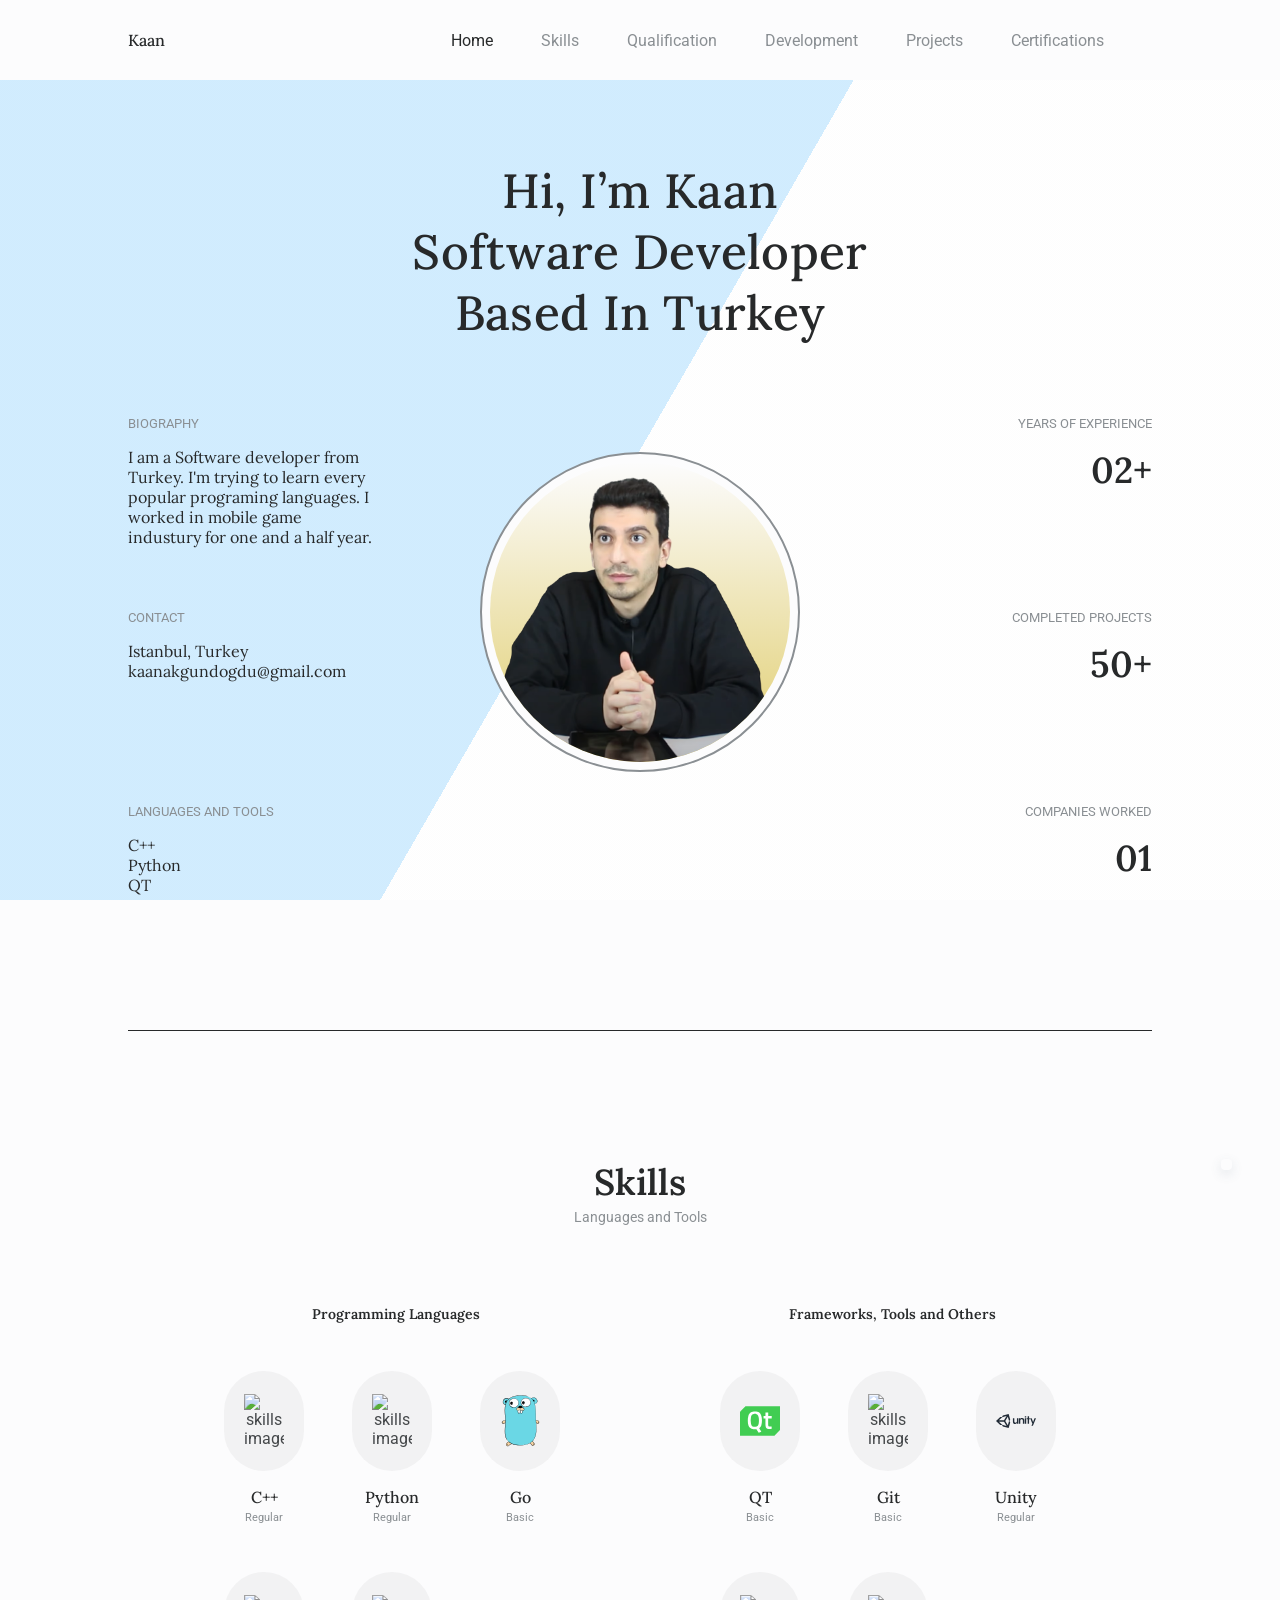
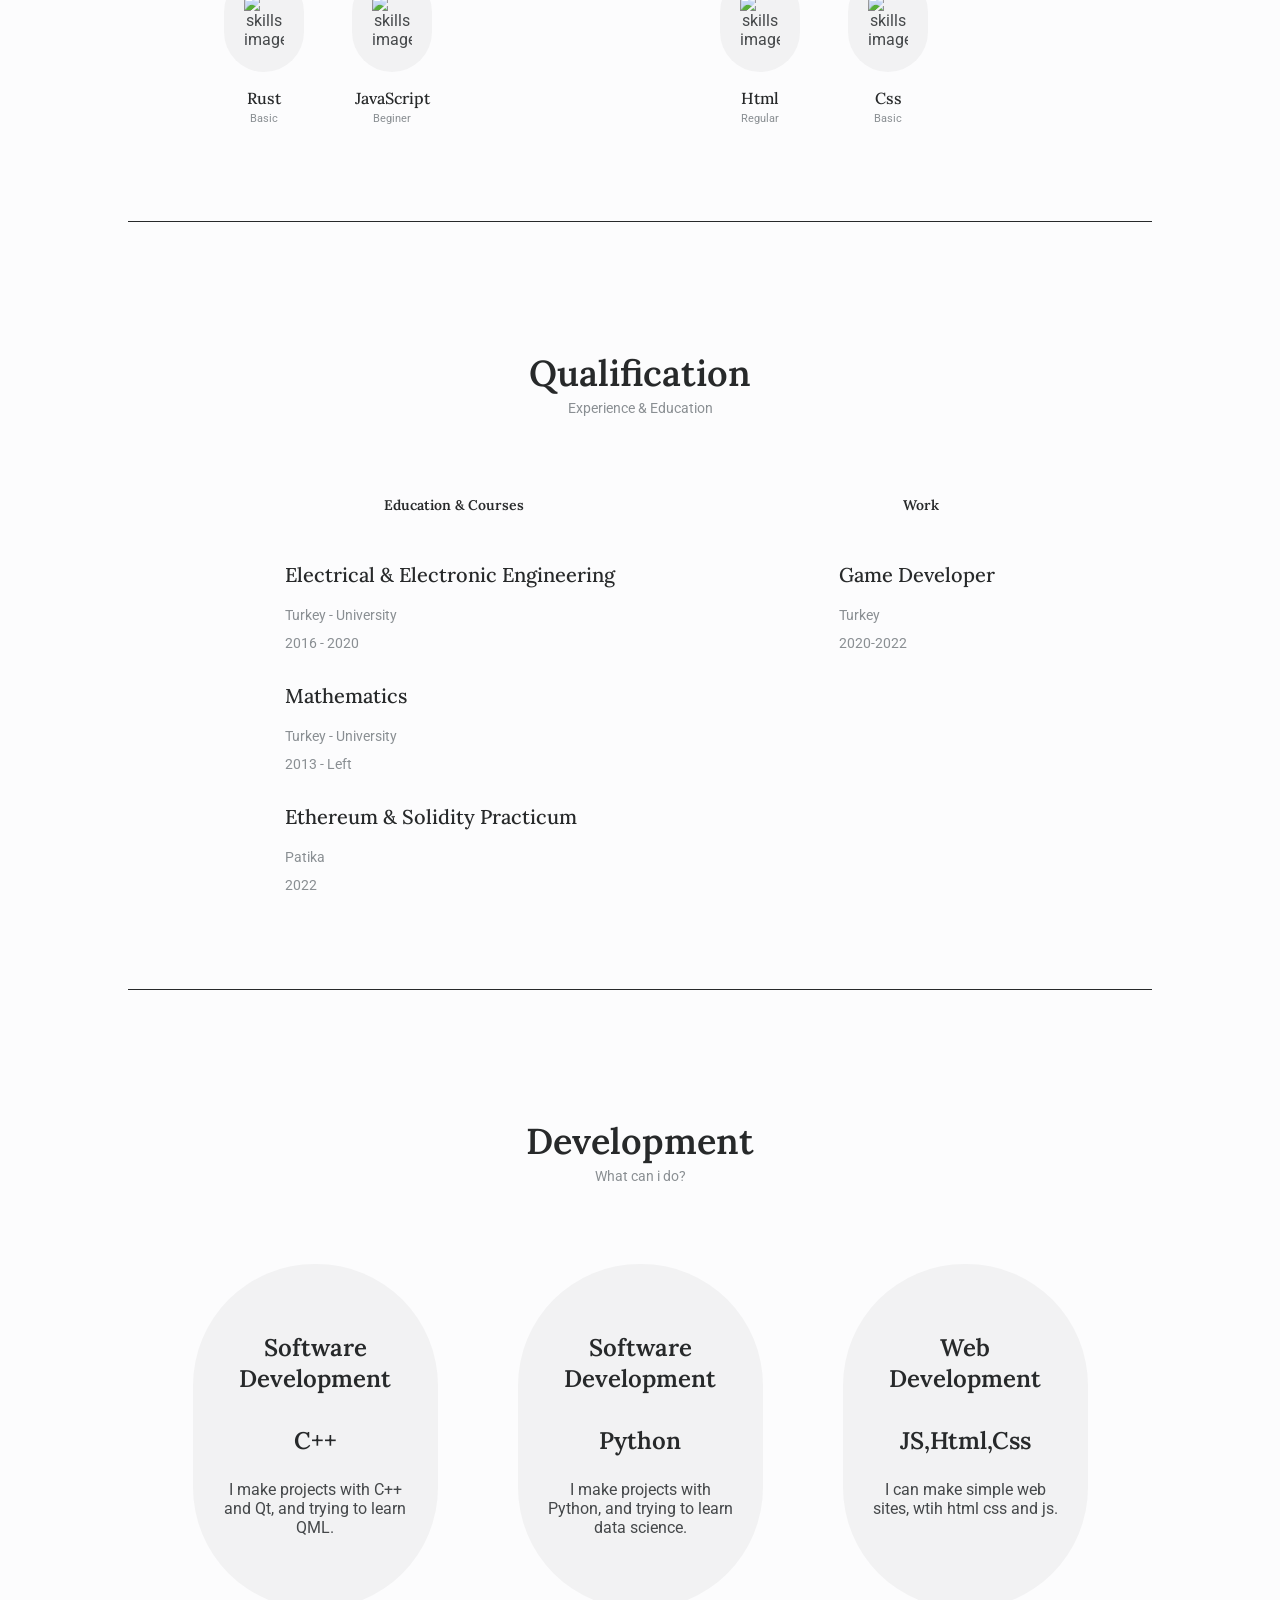
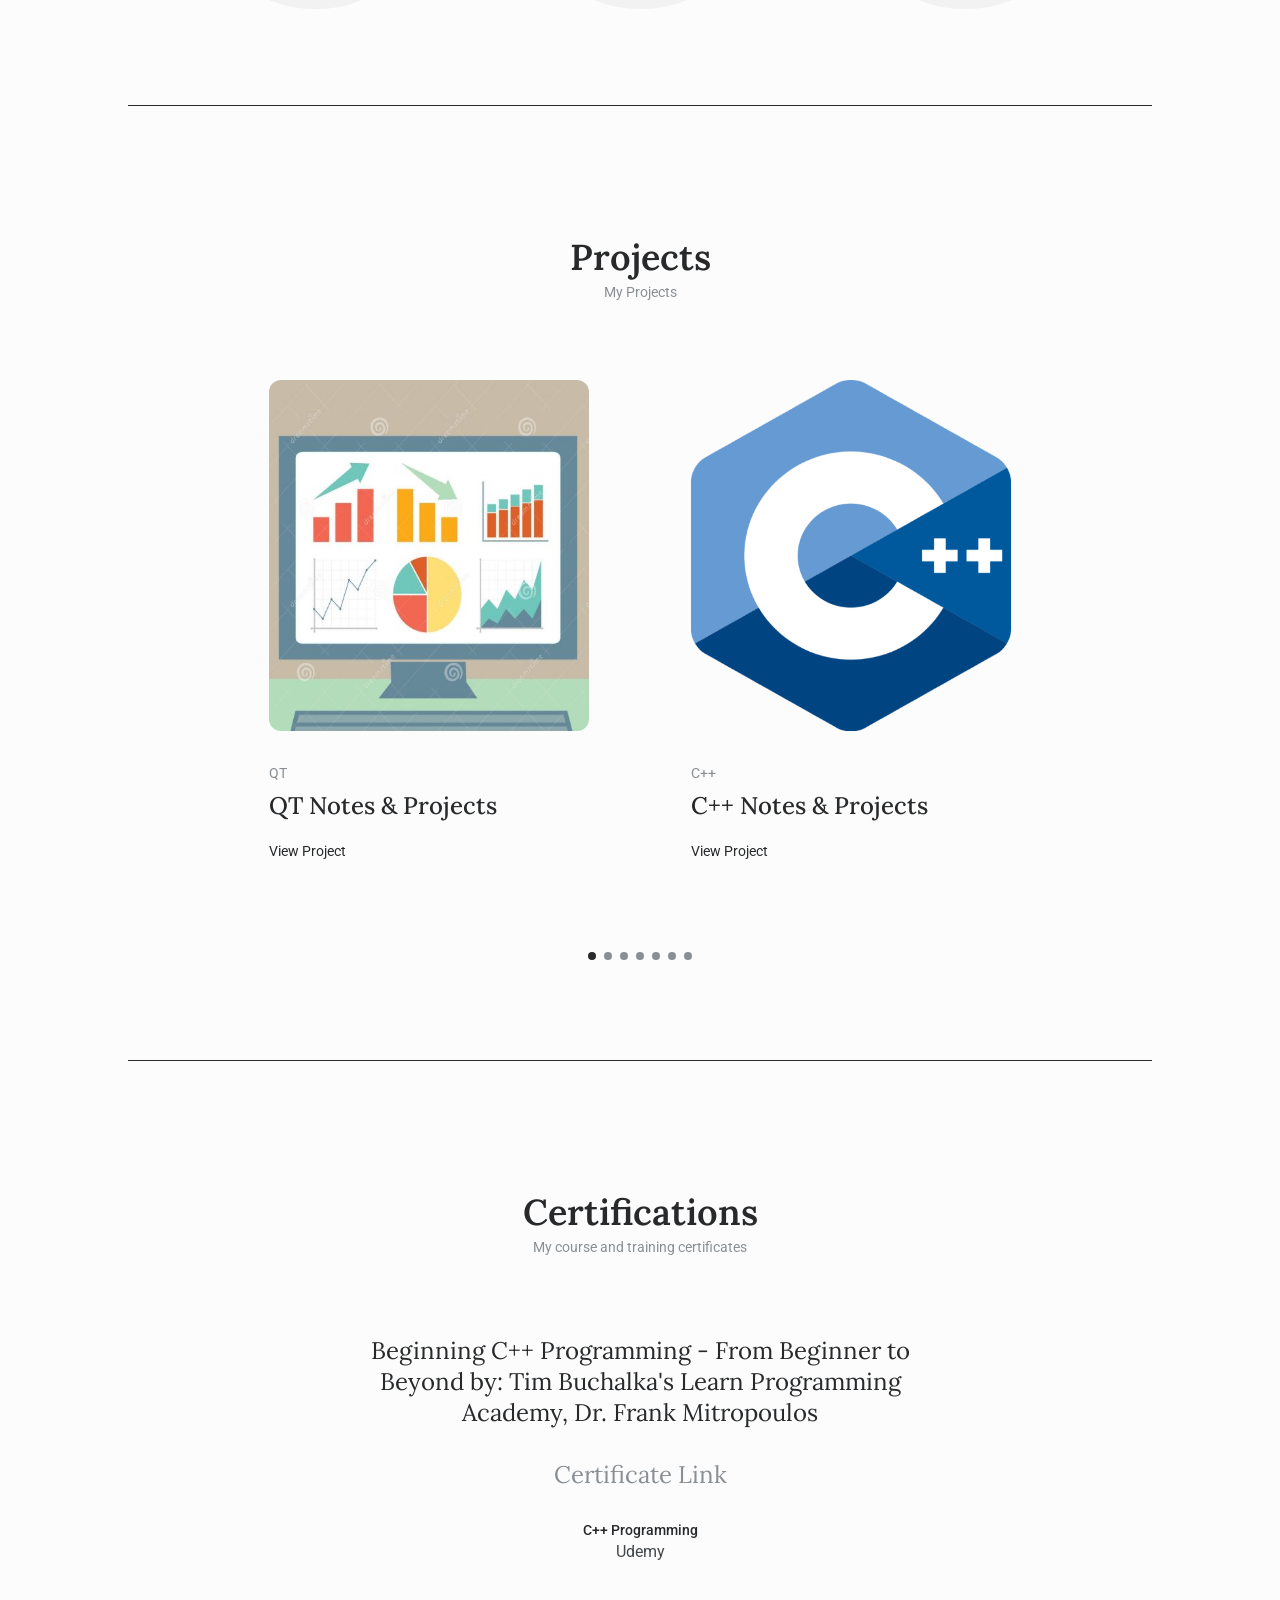
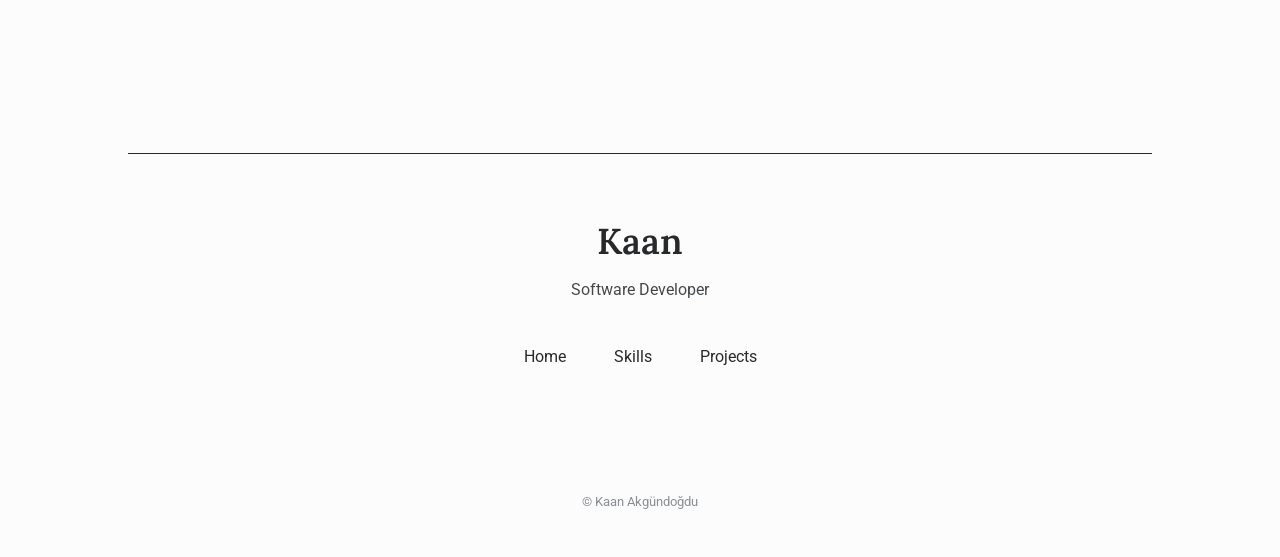
==== commit dc135e26: "Bg anim added." ====
--- a/index.html
+++ b/index.html
@@ -3,6 +3,15 @@
     <head>
         <meta charset="UTF-8">
         <meta name="viewport" content="width=device-width, initial-scale=1.0">
+
+        <meta property='og:title' content='kaanakgundogdu'/>
+        <meta property='og:image' content="assets/img/thumbnail/homun.jpg"/>
+        <meta property='og:description' content='Portfolio Website'/>
+        <meta property='og:url' content='https://kaanakgundogdu.github.io/'/>
+        <meta property='og:image:width' content='1200' />
+        <meta property='og:image:height' content='627' />
+        <!-- TYPE BELOW IS PROBABLY: 'website' or 'article' or look on https://ogp.me/#types -->
+        <meta property="og:type" content='website'/>
 
         <!--=============== FAVICON ===============-->
         <link rel="shortcut icon" href="assets/img/faviconsanji.png" type="image/x-icon">
@@ -21,6 +30,9 @@
         <title>Kaan Akgundogdu</title>
     </head>
     <body>
+        <div class="bg"></div>
+        <div class="bg bg2"></div>
+        <div class="bg bg3"></div>
         <!--==================== HEADER ====================-->
         <header class="header" id="header">
             <nav class="nav container">
@@ -435,7 +447,7 @@
                         </div>
                     </div>
                 </div>
-                <img src="assets/img/shape-circle.svg" alt="qualification image" class="qualification__img">
+                <!-- <img src="assets/img/shape-circle.svg" alt="qualification image" class="qualification__img"> -->
             </section>
 
             <!--==================== SERVICES ====================-->
@@ -692,9 +704,7 @@
                         </div>
                     </div>
                 </div>
-                
-                <img src="assets/img/shape-wawes.svg" alt="certifications image" class="certifications__img">
-
+                <!-- <img src="assets/img/shape-wawes.svg" alt="certifications image" class="certifications__img"> -->
             </section>
 
             <!--==================== CONTACT ====================-->
--- a/assets/css/styles.css
+++ b/assets/css/styles.css
@@ -17,8 +17,8 @@
   /* Change the first number */
   /* Blue: 207 - Purple: 250 - Pink: 356 - Teal: 174 */
   --gradient-color: linear-gradient(180deg,
-      hsla(356, 48%, 72%, 0),
-      hsla(356, 65%, 65%, 1));
+      hsla(50, 48%, 72%, 0),
+      hsla(50, 65%, 65%, 1));
 
   /*========== Font and typography ==========*/
   /*.5rem = 8px | 1rem = 16px ...*/
@@ -1454,4 +1454,87 @@
   .footer__copy{
     margin-top: 5rem;
   }
+}
+
+/*wawes 1 */
+/* 
+body {
+	background: linear-gradient(-45deg, #ffffff, #ffffff, #daeef6, #ffffff);
+	background-size: 400% 400%;
+	animation: gradient 15s ease infinite;
+}
+
+
+.dark-theme body {
+	background: linear-gradient(-45deg, #000000, #453e41, #6a7a80, #1d2e70);
+	background-size: 400% 400%;
+	animation: gradient 15s ease infinite;
+}
+
+
+
+@keyframes gradient {
+	0% {
+		background-position: 0% 50%;
+	}
+	50% {
+		background-position: 100% 50%;
+	}
+	100% {
+		background-position: 0% 50%;
+	}
+} */
+
+
+/*Anm 2*/
+/* html {
+  height:100%;
+}
+
+body {
+  margin:0;
+} */
+
+.bg {
+  animation:slide 3s ease-in-out infinite alternate;
+  background-image: linear-gradient(-60deg, rgb(255, 255, 255) 50%, rgb(203, 234, 255) 50%);
+  bottom:0;
+  left:-50%;
+  opacity:.5;
+  position:fixed;
+  right:-50%;
+  top:0;
+  z-index:-1;
+}
+
+ .dark-theme .bg {
+  animation:slide 3s ease-in-out infinite alternate;
+  background-image: linear-gradient(-60deg, rgb(0, 0, 0) 50%, rgb(12, 25, 53) 50%);
+  bottom:0;
+  left:-50%;
+  opacity:.5;
+  position:fixed;
+  right:-50%;
+  top:0;
+  z-index:-1;
+}
+
+
+
+.bg2 {
+  animation-direction:alternate-reverse;
+  animation-duration:4s;
+}
+
+.bg3 {
+  animation-duration:5s;
+}
+
+@keyframes slide {
+  0% {
+    transform:translateX(-25%);
+  }
+  100% {
+    transform:translateX(25%);
+  }
 }
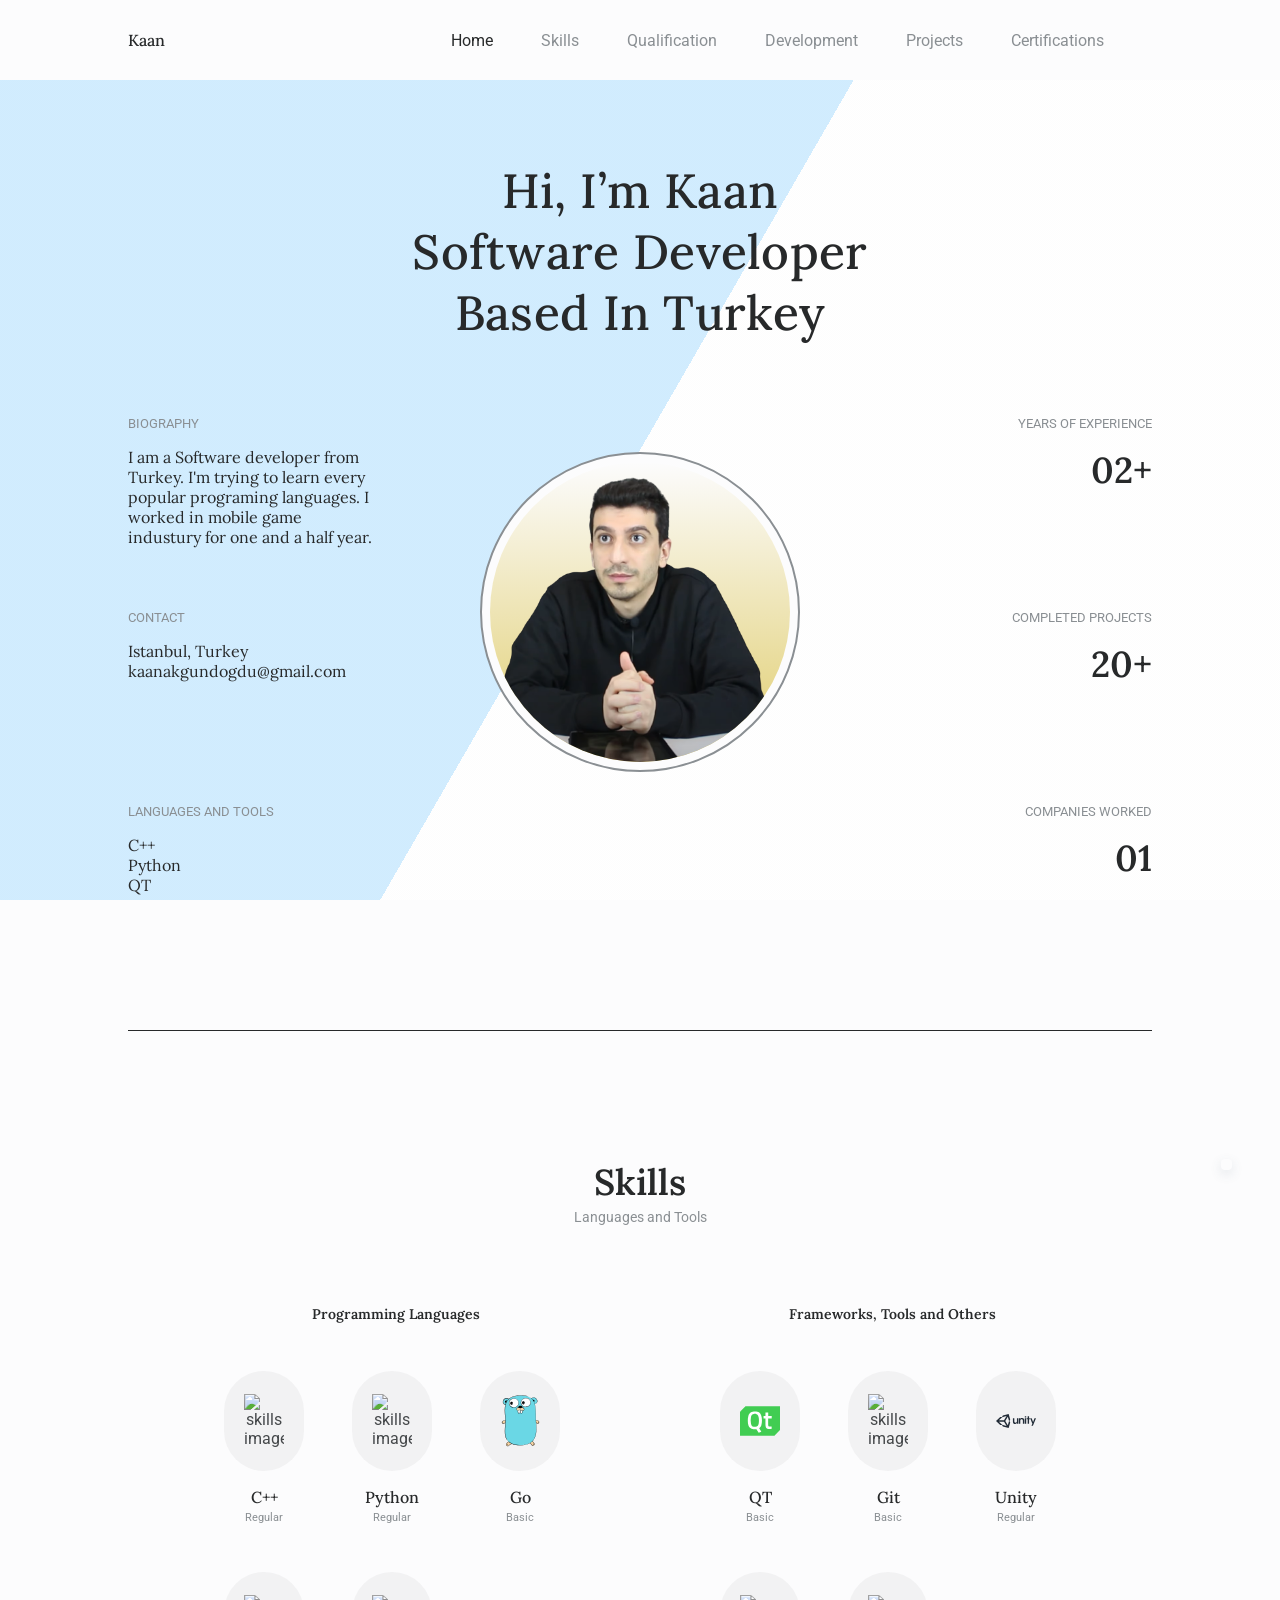
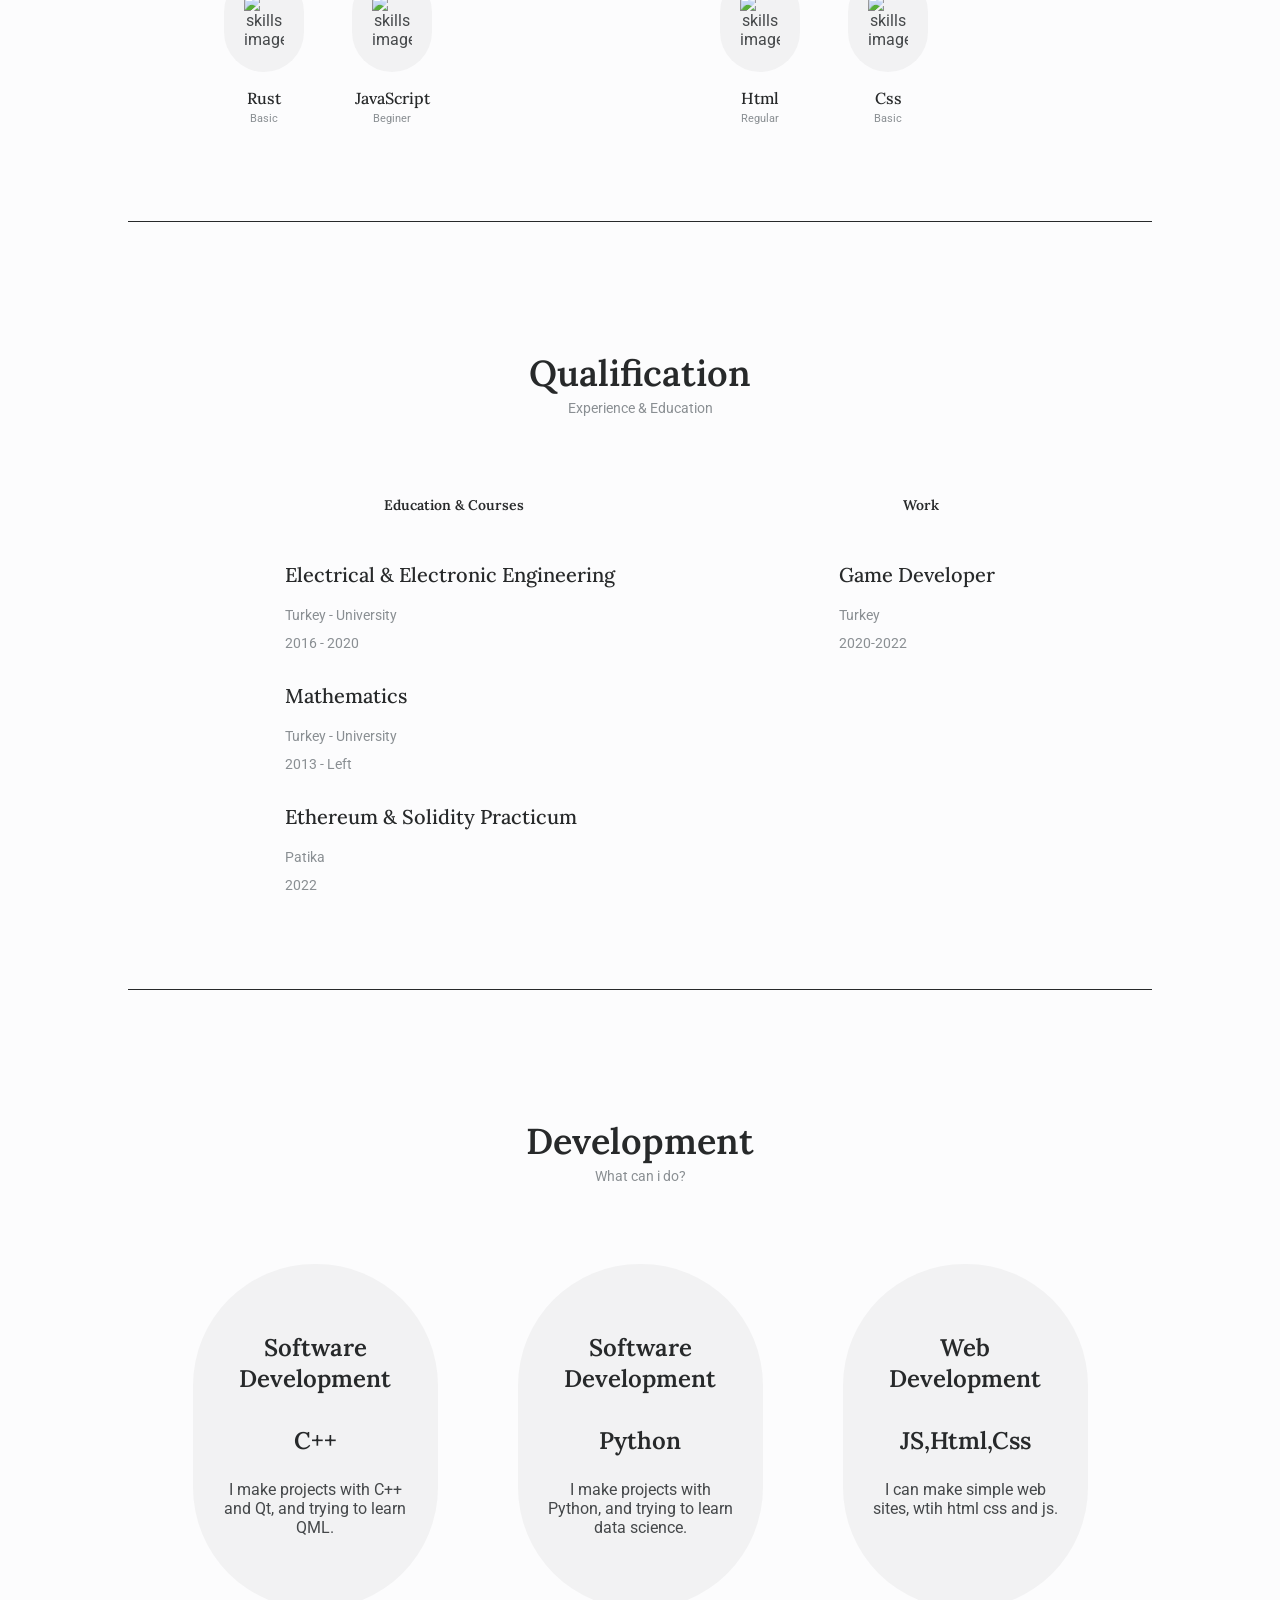
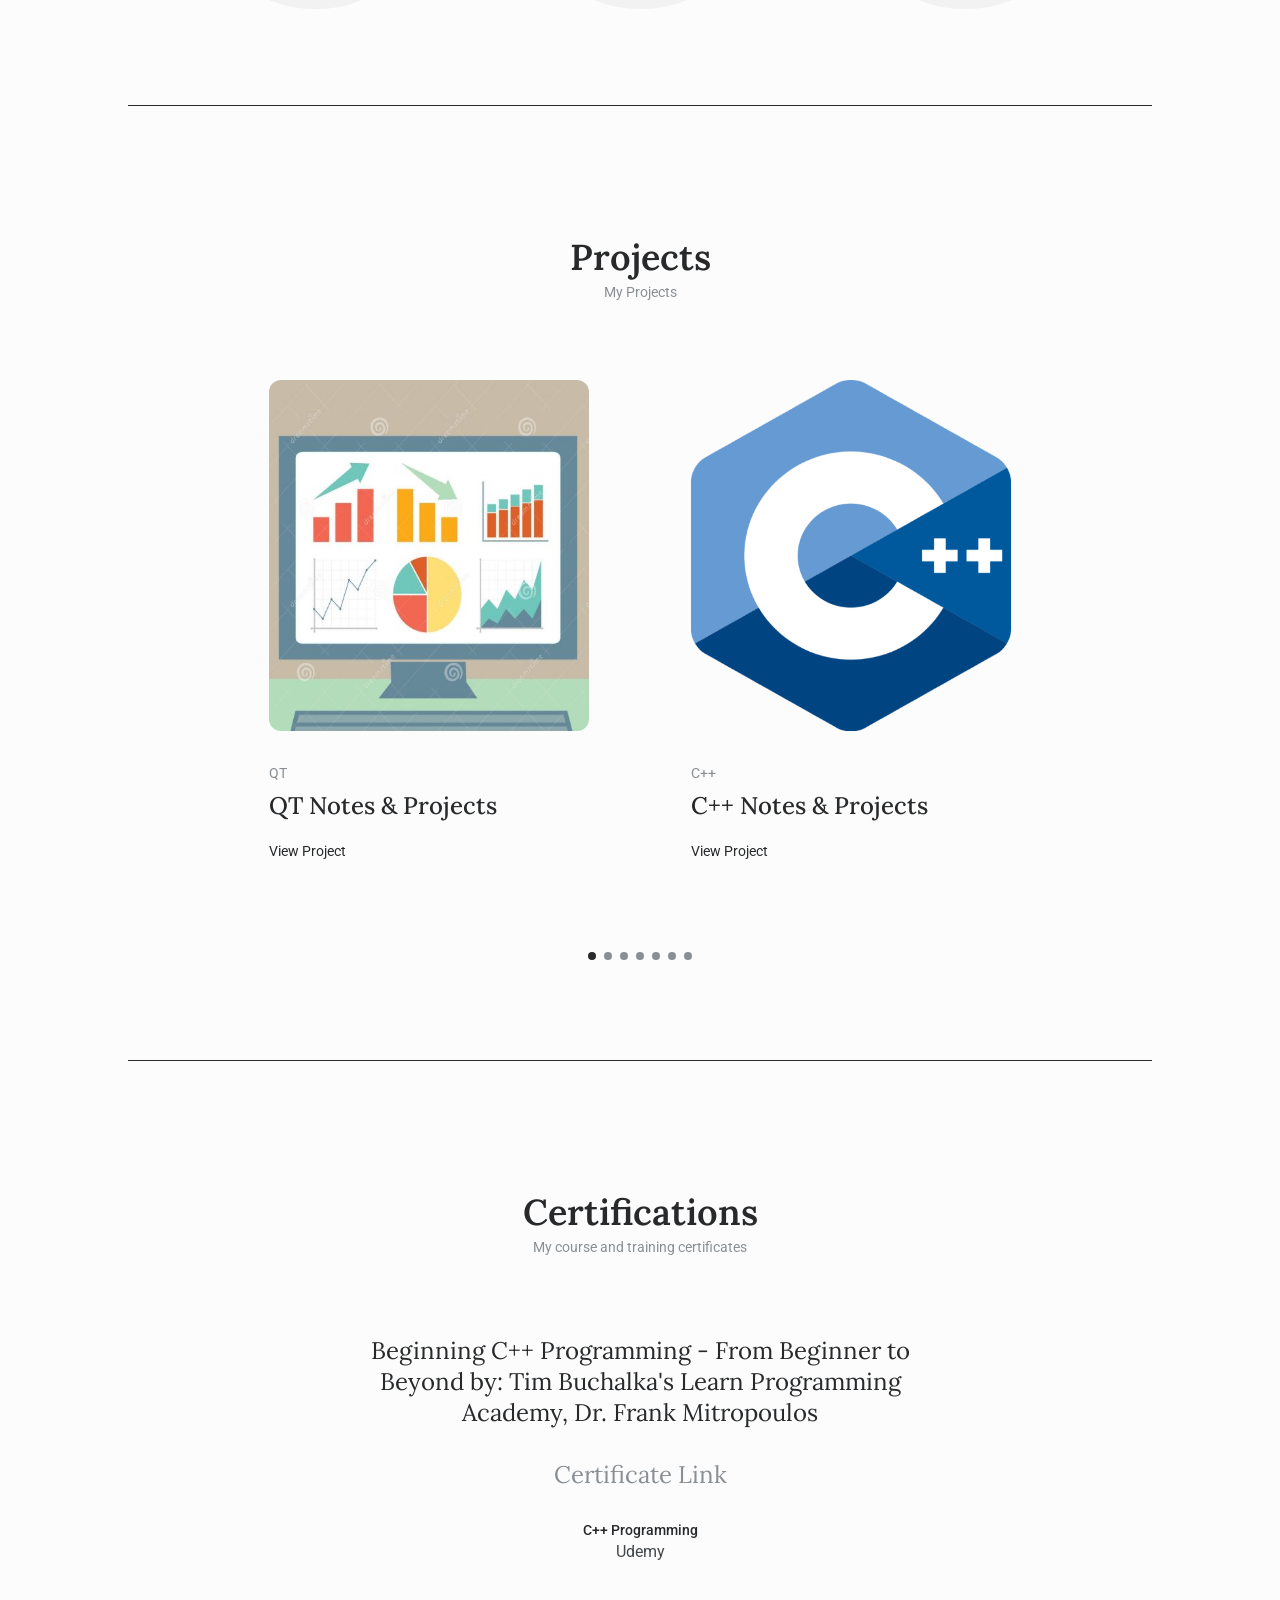
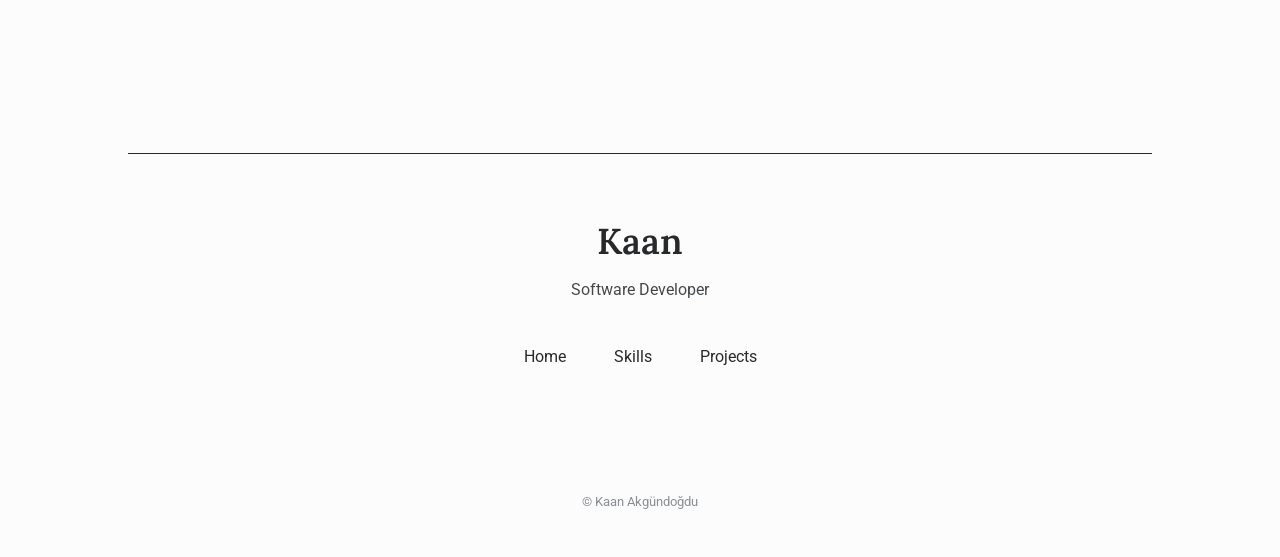
==== commit a8af4d9e: "index modified." ====
--- a/index.html
+++ b/index.html
@@ -4,7 +4,7 @@
         <meta charset="UTF-8">
         <meta name="viewport" content="width=device-width, initial-scale=1.0">
 
-        <meta property='og:title' content='kaanakgundogdu'/>
+        <meta property='og:title' content='Kaan Akgundogdu'/>
         <meta property='og:image' content="assets/img/thumbnail/homun.jpg"/>
         <meta property='og:description' content='Portfolio Website'/>
         <meta property='og:url' content='https://kaanakgundogdu.github.io/'/>
@@ -176,7 +176,7 @@
                                 COMPLETED PROJECTS
                             </h3>
                             <p class="home__info-number">
-                                50+
+                                20+
                             </p>
                         </div>
 
--- a/assets/css/styles.css
+++ b/assets/css/styles.css
@@ -1537,4 +1537,11 @@
   100% {
     transform:translateX(25%);
   }
+}
+
+@media (print), (prefers-reduced-motion) {
+  .animated {
+    animation: unset !important;
+    transition: none !important;
+  }
 }
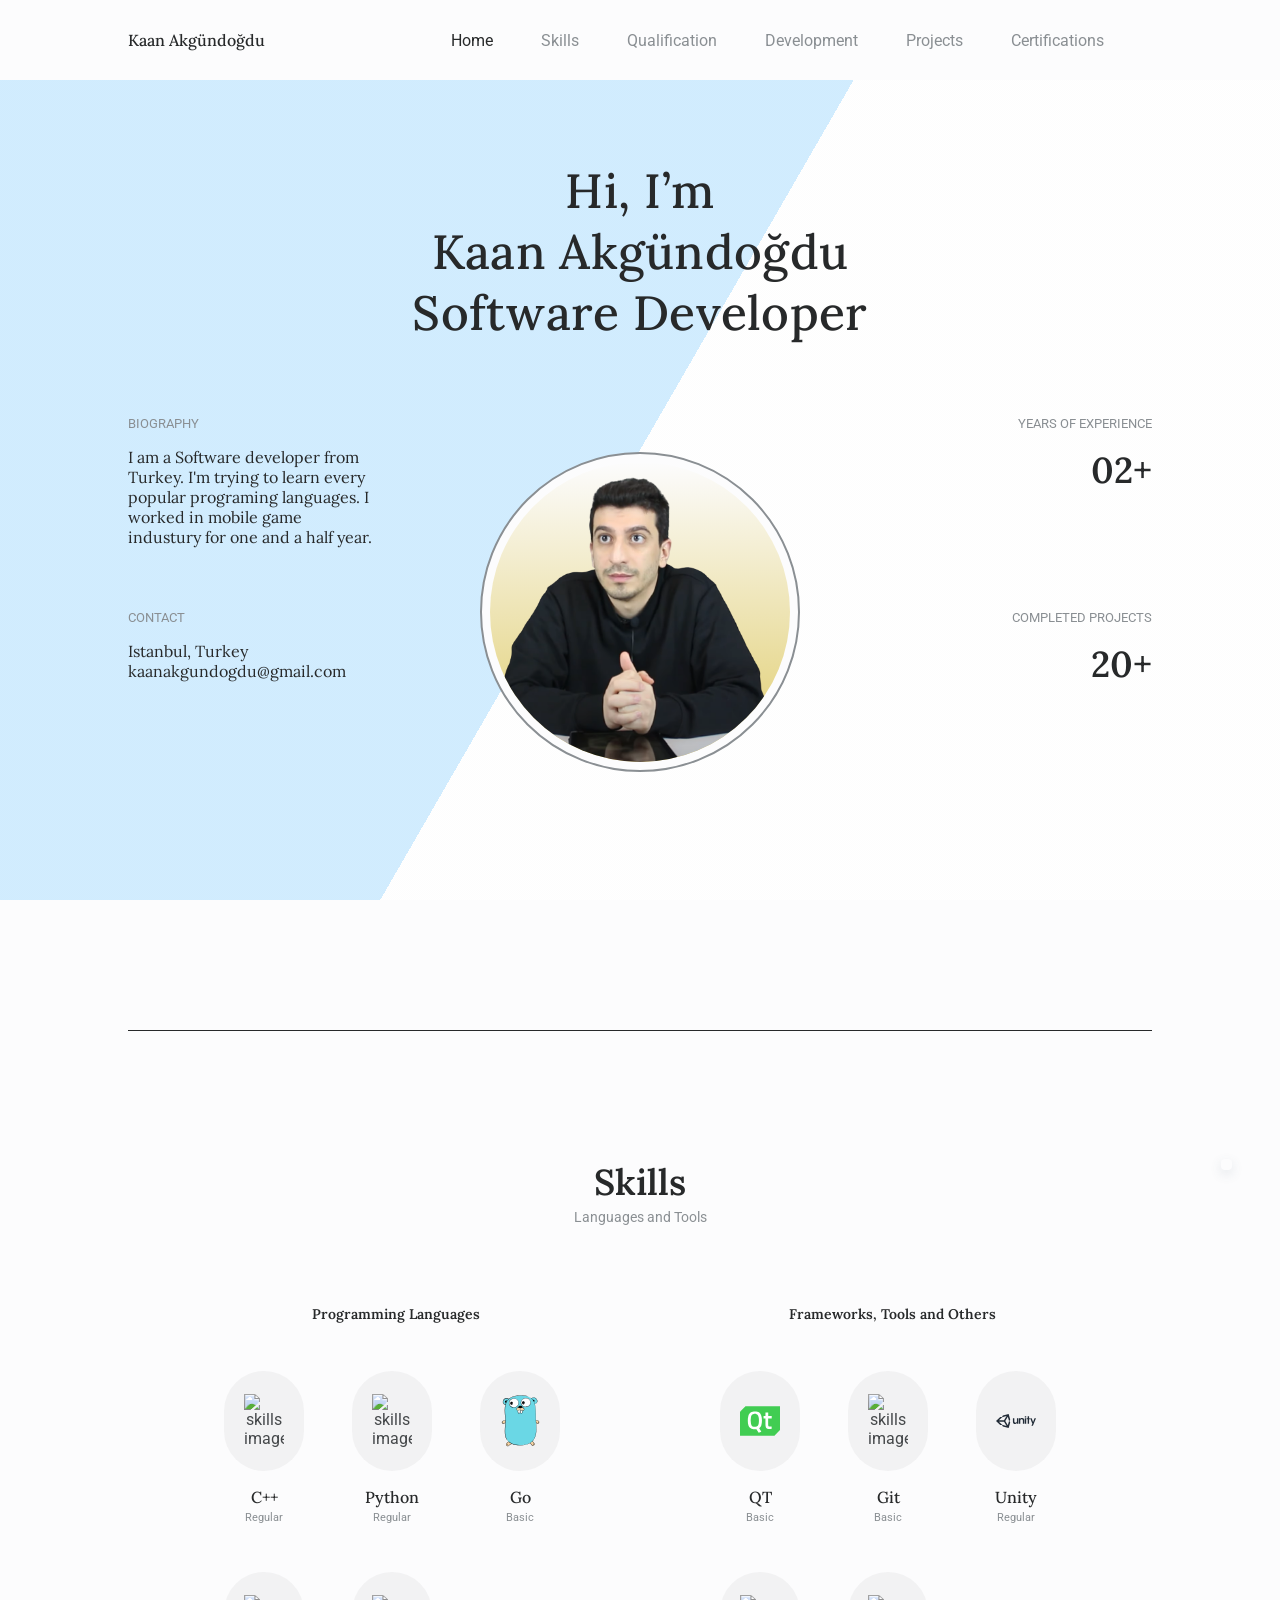
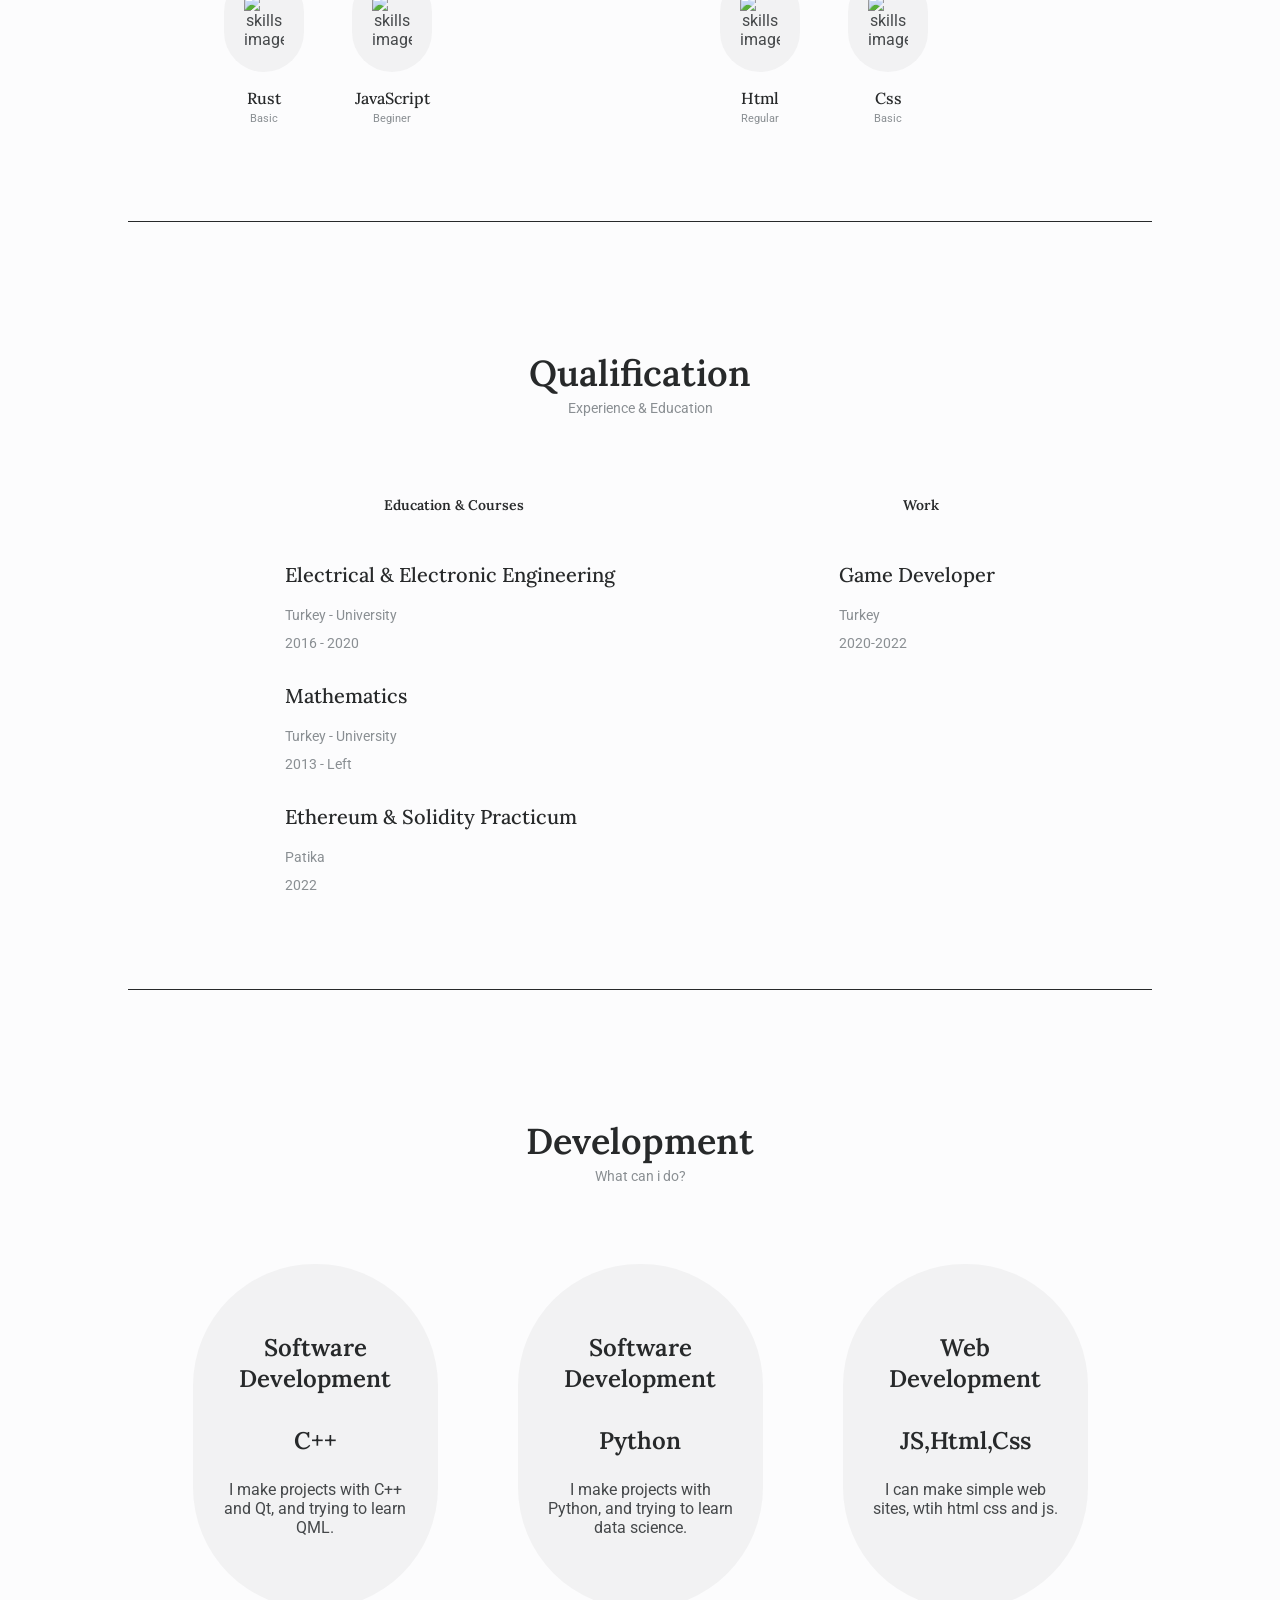
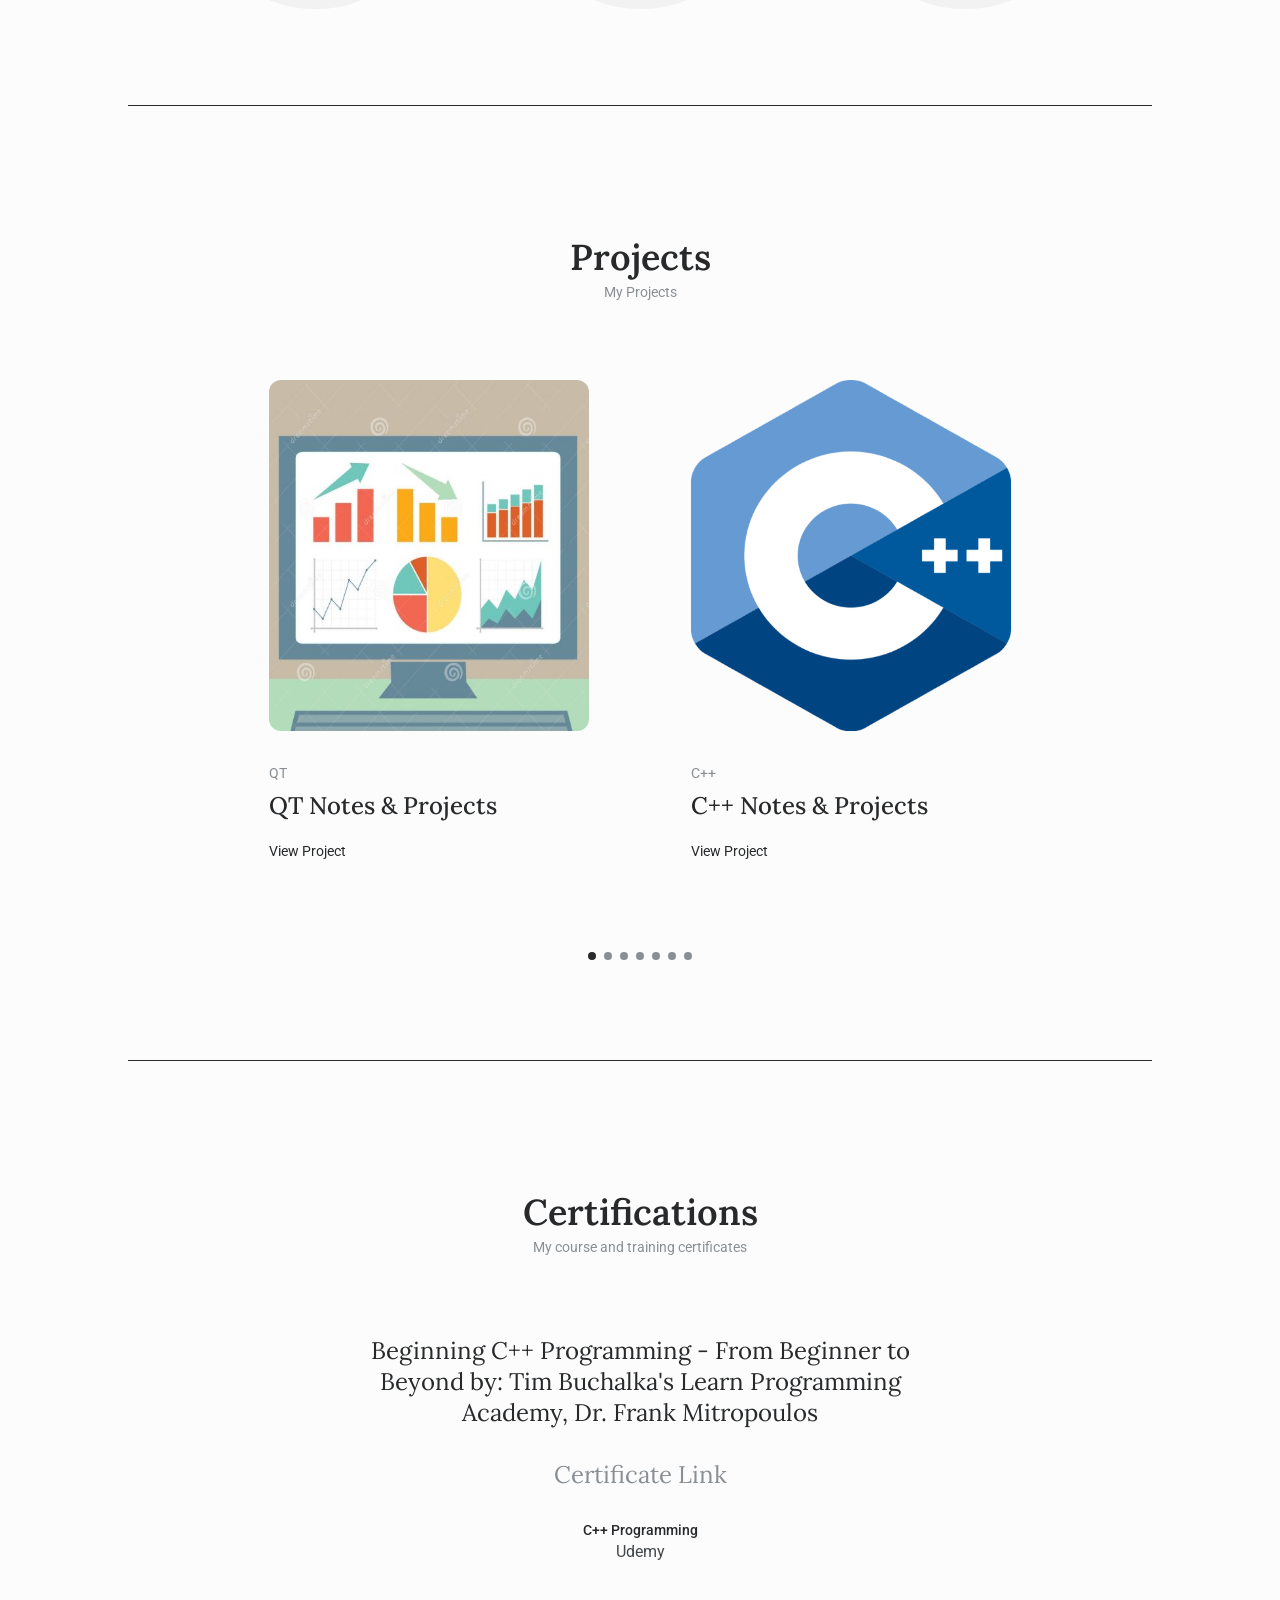
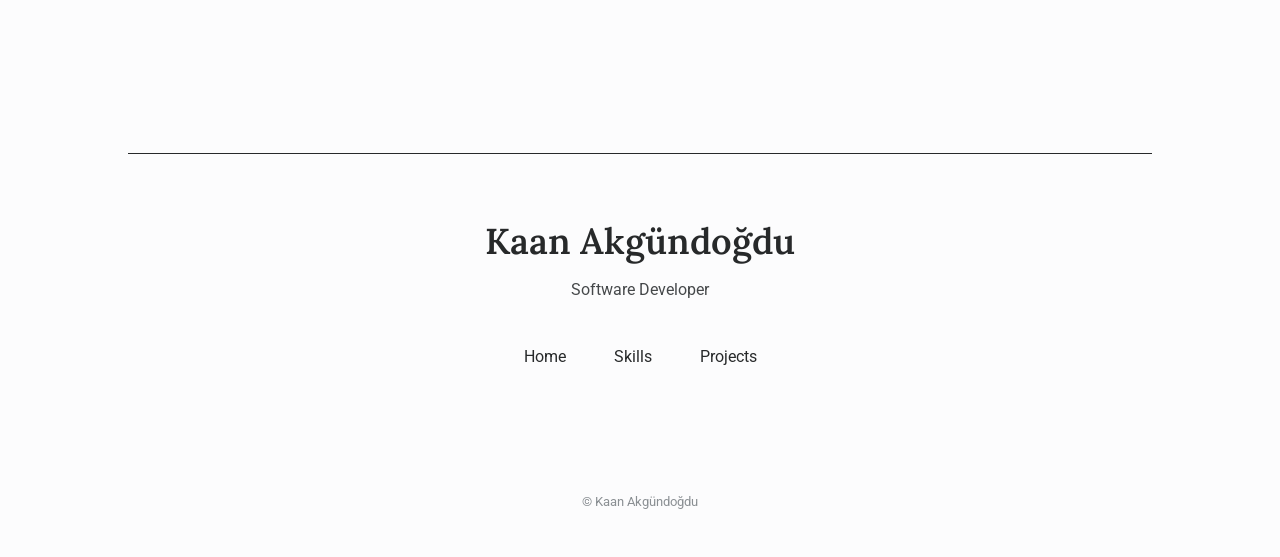
==== commit 20f5600e: "index.html and main.js modified." ====
--- a/index.html
+++ b/index.html
@@ -4,7 +4,7 @@
         <meta charset="UTF-8">
         <meta name="viewport" content="width=device-width, initial-scale=1.0">
 
-        <meta property='og:title' content='Kaan Akgundogdu'/>
+        <meta property='og:title' content='Kaan Akgündoğdu'/>
         <meta property='og:image' content="assets/img/thumbnail/homun.jpg"/>
         <meta property='og:description' content='Portfolio Website'/>
         <meta property='og:url' content='https://kaanakgundogdu.github.io/'/>
@@ -27,7 +27,7 @@
         <!--=============== CSS ===============-->
         <link rel="stylesheet" href="assets/css/styles.css">
 
-        <title>Kaan Akgundogdu</title>
+        <title>Kaan Akgündoğdu</title>
     </head>
     <body>
         <div class="bg"></div>
@@ -37,7 +37,7 @@
         <header class="header" id="header">
             <nav class="nav container">
                 <a href="#" class="nav__logo">
-                    Kaan
+                    Kaan Akgündoğdu
                 </a>
 
                 <div class="nav__menu" id="nav-menu">
@@ -103,9 +103,9 @@
                 <div class="home__container container grid section__border">
                     <div class="home__data grid">
                         <h1 class="home__title">
-                            Hi, I’m Kaan <br>
+                            Hi, I’m  <br>
+                            Kaan Akgündoğdu <br>
                             Software Developer <br>
-                            Based In Turkey <br>
                         </h1>
                         <div class="home__blob grid">
                             <div class="home__perfil">
@@ -149,7 +149,7 @@
                                 kaanakgundogdu@gmail.com <br>
                             </p>
                         </div>
-                        <div>
+                        <!--<div>
                             <h3 class="home__info-title">
                                 LANGUAGES AND TOOLS
                             </h3>
@@ -158,7 +158,7 @@
                                 Python <br>
                                 QT <br>
                             </p>
-                        </div>
+                        </div>-->
                     </div>
                     <!--==================== HOME INFO 2 ====================-->
                     <div class="home__info">
@@ -180,14 +180,14 @@
                             </p>
                         </div>
 
-                        <div>
+                        <!--<div>
                             <h3 class="home__info-title">
                                 COMPANIES WORKED
                             </h3>
                             <p class="home__info-number">
                                 01
                             </p>
-                        </div>
+                        </div>-->
                     </div>
 
                 </div>
@@ -707,76 +707,12 @@
                 <!-- <img src="assets/img/shape-wawes.svg" alt="certifications image" class="certifications__img"> -->
             </section>
 
-            <!--==================== CONTACT ====================-->
-            <!-- <section class="contact section" id="contact">
-                <h2 class="section__title">Contact Me</h2>
-                <span class="section__subtitle">Get in touch</span>
-                <div class="contact__container container grid section__border">
-                    <div class="contact__content">
-                        <h3 class="contact__title">
-                            <i class="ri-chat-3-line"> Talk to me</i>
-                        </h3>
-                        <div class="contact__info">
-                            <div class="contact__data">
-                                <span class="contact__data-title">Email</span>
-                                <span class="contact__data-info">kaanakgundogdu@gmail.com</span>
-                            </div>
-
-                            <div class="contact__data">
-                                <span class="contact__data-title">Whatsapp</span>
-                                <span class="contact__data-info">00000000000000</span>
-                                <a href="#" target="_blank" class="contact__button">
-                                    Write Me <i class="ri-arrow-right-line"></i>
-                                </a>
-                            </div>
-
-                            <div class="contact__data">
-                                <span class="contact__data-title">Messenger</span>
-                                <span class="contact__data-info">@kaanakgundogdu</span>
-                                <a href="#" target="_blank" class="contact__button">
-                                    Write Me <i class="ri-arrow-right-line"></i>
-                                </a>
-                            </div>
-                        </div>
-                    </div>
-
-                    <div class="contact__content">
-                        <h3 class="contact__title">
-                            <i class="ri-send-plane-line"></i> Write me your project
-                        </h3>
-                        <form action="" class="contact__form" id="contact-form">
-                            <div class="contact__form-div">
-                                <label for="" class="contact__form-tag">Name</label>
-                                <input type="text" name="user_name" required placeholder="Write your name" class="contact__form-input" id="contact-name">
-                            </div>
-
-                            <div class="contact__form-div">
-                                <label for="" class="contact__form-tag">Mail</label>
-                                <input type="email" name="user_email" required placeholder="Write your mail" class="contact__form-input" id="contact-email">
-                            </div>
-
-                            <div class="contact__form-div contact__form-area">
-                                <label for="" class="contact__form-tag">Project</label>
-                                <textarea name="user_project" placeholder="Write your project" id="contact-project"  class="contact__form-input"></textarea>
-                            </div>
-
-                            <p class="contact__message" id="contact-message"></p>
-                            
-                            <button type="submit" class="contact__button">
-                                Submit <i class="ri-arrow-right-up-line"></i>
-                            </button>
-
-                        </form>
-                    </div>
-                </div>
-            </section> -->
-
         </main>
 
         <!--==================== FOOTER ====================-->
         <footer class="footer">
             <div class="footer__container container">
-                <h1 class="footer__title">Kaan</h1>
+                <h1 class="footer__title">Kaan Akgündoğdu</h1>
                 <p>Software Developer</p>
 
                 <ul class="footer__list">
@@ -833,4 +769,4 @@
         <!--=============== MAIN JS ===============-->
         <script src="assets/js/main.js"></script>
     </body>
-</html>+</html>
